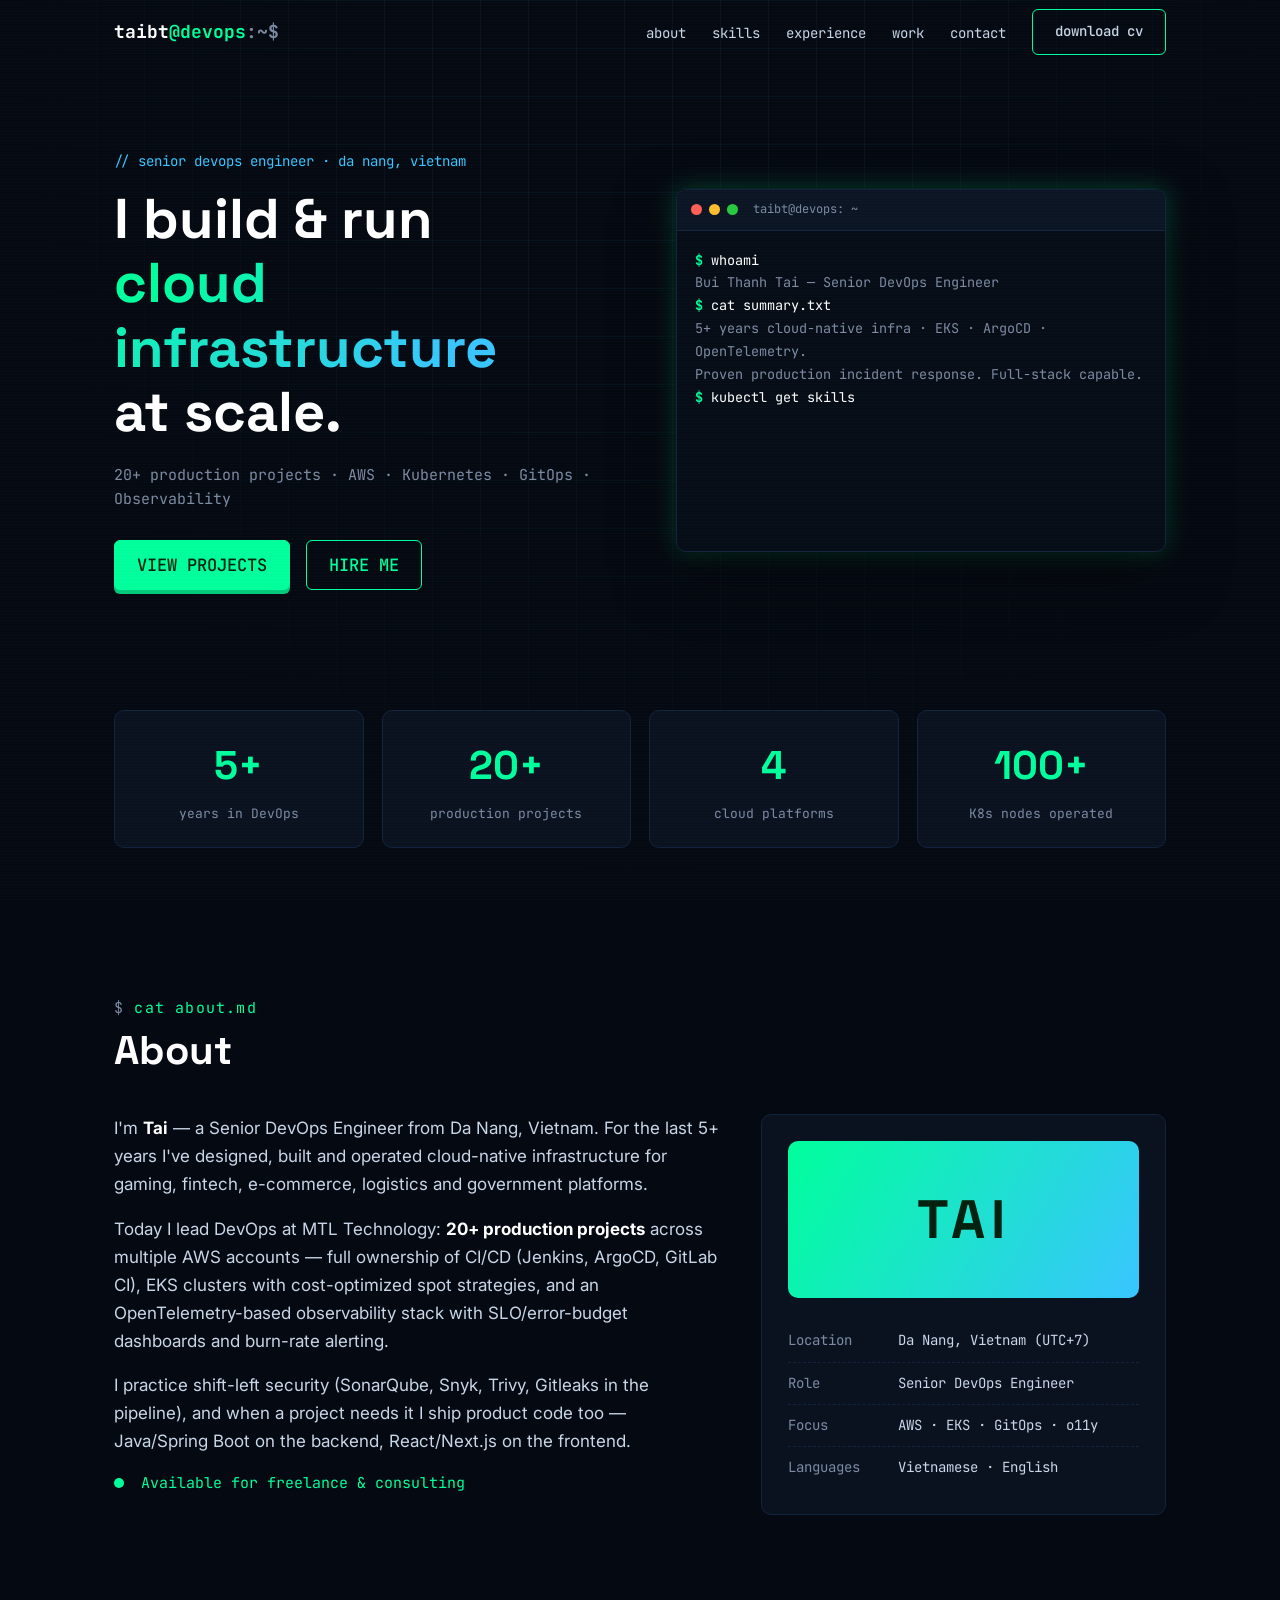
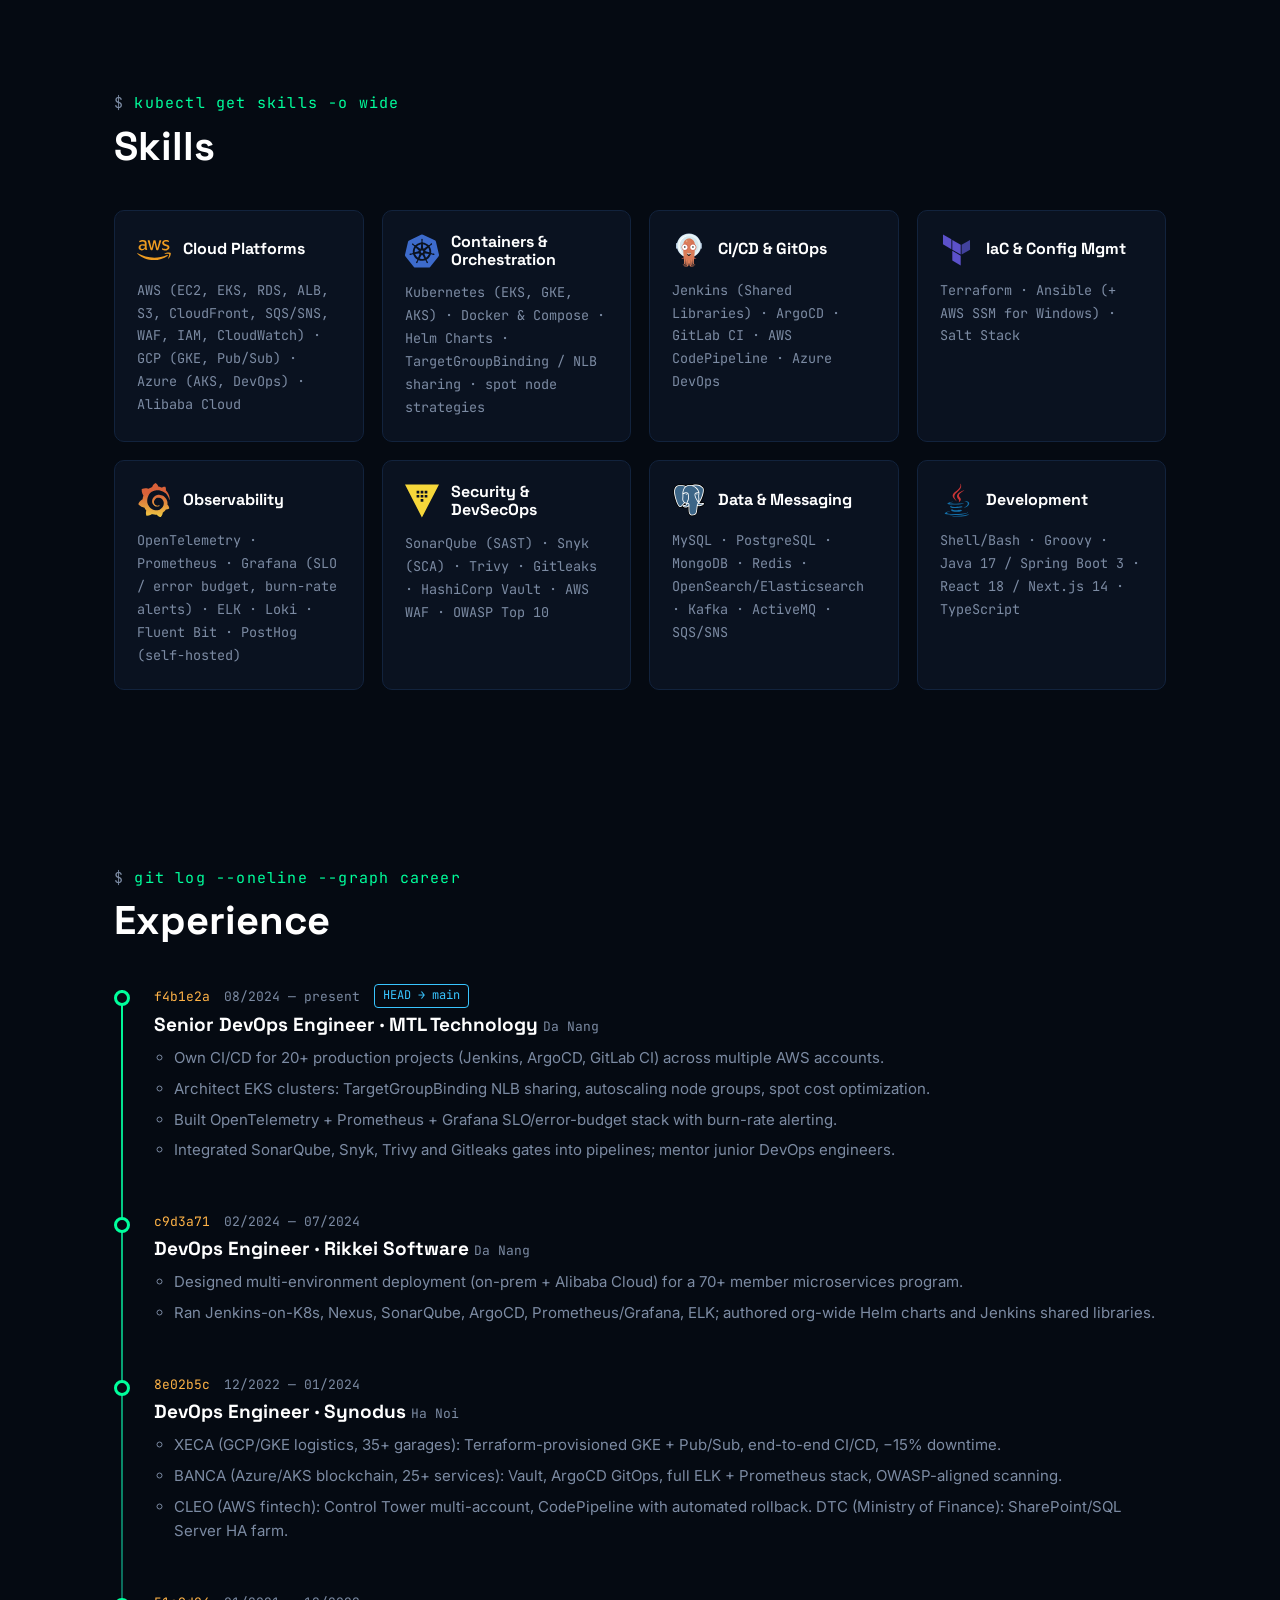
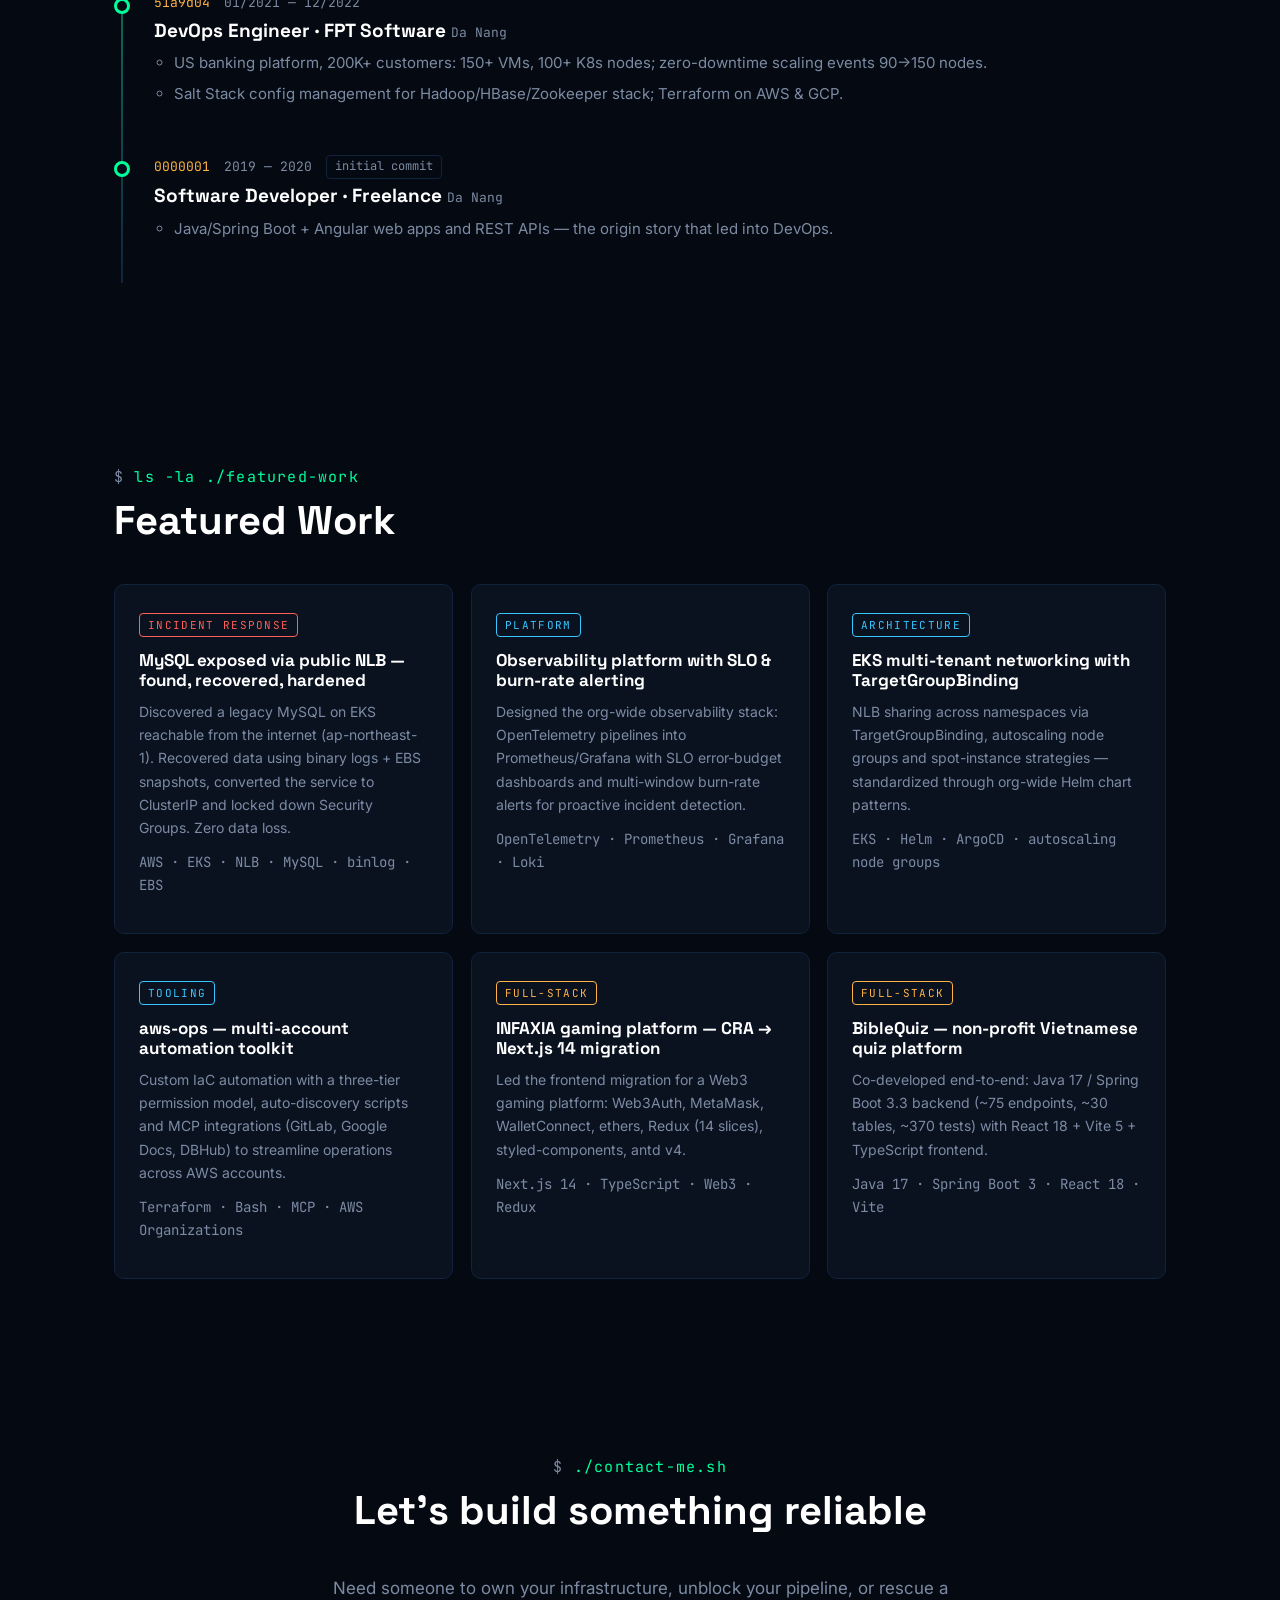
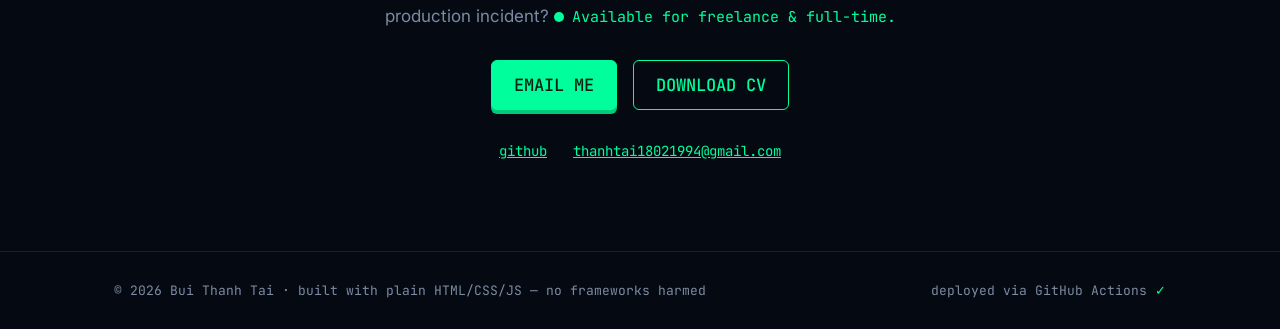
==== index.html @ 11585016 "feat: contact section and footer with pipeline badge Co-Authored-By: Claude Fable 5 <noreply@anthrop" ====
<!DOCTYPE html>
<html lang="en">
<head>
  <meta charset="utf-8">
  <meta name="viewport" content="width=device-width, initial-scale=1">
  <title>Bui Thanh Tai — Senior DevOps Engineer</title>
  <meta name="description" content="Senior DevOps Engineer — 5+ years building and running cloud-native infrastructure on AWS, Kubernetes, GitOps and observability. Available for freelance.">
  <link rel="preconnect" href="https://fonts.googleapis.com">
  <link rel="preconnect" href="https://fonts.gstatic.com" crossorigin>
  <link href="https://fonts.googleapis.com/css2?family=Inter:wght@400;500;600&family=JetBrains+Mono:wght@400;500;700&family=Space+Grotesk:wght@500;600;700&display=swap" rel="stylesheet">
  <link rel="stylesheet" href="assets/css/main.css">
</head>
<body>
  <a class="skip-link" href="#main">Skip to content</a>
  <header id="site-nav">
    <nav class="wrap nav-inner" aria-label="Main">
      <a class="brand" href="#hero">taibt<span class="brand-at">@devops</span><span class="brand-path">:~$</span></a>
      <button type="button" class="nav-burger" aria-expanded="false" aria-controls="nav-menu" aria-label="Toggle menu"><span></span><span></span><span></span></button>
      <ul id="nav-menu" class="nav-links">
        <li><a href="#about">about</a></li>
        <li><a href="#skills">skills</a></li>
        <li><a href="#experience">experience</a></li>
        <li><a href="#work">work</a></li>
        <li><a href="#contact">contact</a></li>
        <li><a class="btn btn-ghost" href="cv/BUI_THANH_TAI_CV.pdf" download>download cv</a></li>
      </ul>
    </nav>
  </header>
  <main id="main" tabindex="-1">
    <section id="hero" aria-label="Introduction">
      <div class="wrap hero-grid">
        <div class="hero-copy">
          <p class="hero-kicker">// senior devops engineer · da nang, vietnam</p>
          <h1 class="hero-title">I build &amp; run<br><span class="grad">cloud infrastructure</span><br>at scale.</h1>
          <p class="hero-sub">20+ production projects · AWS · Kubernetes · GitOps · Observability</p>
          <div class="hero-cta">
            <a class="btn btn-solid" href="#work">VIEW PROJECTS</a>
            <a class="btn btn-ghost" href="#contact">HIRE ME</a>
          </div>
        </div>
        <div class="terminal" id="hero-terminal">
          <div class="terminal-bar" aria-hidden="true">
            <span class="dot dot-r"></span><span class="dot dot-y"></span><span class="dot dot-g"></span>
            <span class="terminal-title">taibt@devops: ~</span>
          </div>
          <div class="terminal-body" id="terminal-body">
            <div class="t-line"><span class="t-prompt">$</span> <span class="t-cmd">whoami</span></div>
            <div class="t-line t-out">Bui Thanh Tai — Senior DevOps Engineer</div>
            <div class="t-line"><span class="t-prompt">$</span> <span class="t-cmd">cat summary.txt</span></div>
            <div class="t-line t-out">5+ years cloud-native infra · EKS · ArgoCD · OpenTelemetry.</div>
            <div class="t-line t-out">Proven production incident response. Full-stack capable.</div>
            <div class="t-line"><span class="t-prompt">$</span> <span class="t-cmd">kubectl get skills</span></div>
            <div class="t-line t-out t-table">NAME            AGE   STATUS</div>
            <div class="t-line t-out t-table">aws-eks         5y    <span class="t-ok">Running</span></div>
            <div class="t-line t-out t-table">gitops-argocd   4y    <span class="t-ok">Running</span></div>
            <div class="t-line t-out t-table">observability   3y    <span class="t-ok">Running</span></div>
            <div class="t-line t-out t-table">devsecops       2y    <span class="t-ok">Running</span></div>
            <div class="t-line"><span class="t-prompt">$</span> <span class="t-cursor" aria-hidden="true"></span></div>
          </div>
        </div>
      </div>
    </section>
    <section id="stats" aria-label="Key numbers">
      <div class="wrap stats-grid">
        <div class="stat" data-reveal><span class="stat-num" data-count-to="5">5</span><span class="stat-plus">+</span><span class="stat-label">years in DevOps</span></div>
        <div class="stat" data-reveal data-reveal-delay="100"><span class="stat-num" data-count-to="20">20</span><span class="stat-plus">+</span><span class="stat-label">production projects</span></div>
        <div class="stat" data-reveal data-reveal-delay="200"><span class="stat-num" data-count-to="4">4</span><span class="stat-plus"></span><span class="stat-label">cloud platforms</span></div>
        <div class="stat" data-reveal data-reveal-delay="300"><span class="stat-num" data-count-to="100">100</span><span class="stat-plus">+</span><span class="stat-label">K8s nodes operated</span></div>
      </div>
    </section>
    <section id="about" aria-label="About me">
      <div class="wrap">
        <p class="section-title">cat about.md</p>
        <h2 class="section-heading">About</h2>
        <div class="about-grid">
          <div class="about-text" data-reveal>
            <p>I'm <strong>Tai</strong> — a Senior DevOps Engineer from Da Nang, Vietnam. For the last 5+ years I've designed, built and operated cloud-native infrastructure for gaming, fintech, e-commerce, logistics and government platforms.</p>
            <p>Today I lead DevOps at MTL Technology: <strong>20+ production projects</strong> across multiple AWS accounts — full ownership of CI/CD (Jenkins, ArgoCD, GitLab CI), EKS clusters with cost-optimized spot strategies, and an OpenTelemetry-based observability stack with SLO/error-budget dashboards and burn-rate alerting.</p>
            <p>I practice shift-left security (SonarQube, Snyk, Trivy, Gitleaks in the pipeline), and when a project needs it I ship product code too — Java/Spring Boot on the backend, React/Next.js on the frontend.</p>
            <p class="about-status"><span class="pulse-dot" aria-hidden="true"></span> Available for freelance &amp; consulting</p>
          </div>
          <div class="about-card" data-reveal data-reveal-delay="150">
            <div class="monogram" aria-hidden="true">TAI</div>
            <ul class="about-facts">
              <li><span>Location</span>Da Nang, Vietnam (UTC+7)</li>
              <li><span>Role</span>Senior DevOps Engineer</li>
              <li><span>Focus</span>AWS · EKS · GitOps · o11y</li>
              <li><span>Languages</span>Vietnamese · English</li>
            </ul>
          </div>
        </div>
      </div>
    </section>
    <section id="skills" aria-label="Skills">
      <div class="wrap">
        <p class="section-title">kubectl get skills -o wide</p>
        <h2 class="section-heading">Skills</h2>
        <div class="skills-grid">
          <article class="skill-card" data-reveal>
            <header><img src="assets/img/icons/aws.svg" alt="" width="34" height="34"><h3>Cloud Platforms</h3></header>
            <p>AWS (EC2, EKS, RDS, ALB, S3, CloudFront, SQS/SNS, WAF, IAM, CloudWatch) · GCP (GKE, Pub/Sub) · Azure (AKS, DevOps) · Alibaba Cloud</p>
          </article>
          <article class="skill-card" data-reveal data-reveal-delay="60">
            <header><img src="assets/img/icons/kubernetes.svg" alt="" width="34" height="34"><h3>Containers &amp; Orchestration</h3></header>
            <p>Kubernetes (EKS, GKE, AKS) · Docker &amp; Compose · Helm Charts · TargetGroupBinding / NLB sharing · spot node strategies</p>
          </article>
          <article class="skill-card" data-reveal data-reveal-delay="120">
            <header><img src="assets/img/icons/argocd.svg" alt="" width="34" height="34"><h3>CI/CD &amp; GitOps</h3></header>
            <p>Jenkins (Shared Libraries) · ArgoCD · GitLab CI · AWS CodePipeline · Azure DevOps</p>
          </article>
          <article class="skill-card" data-reveal data-reveal-delay="180">
            <header><img src="assets/img/icons/terraform.svg" alt="" width="34" height="34"><h3>IaC &amp; Config Mgmt</h3></header>
            <p>Terraform · Ansible (+ AWS SSM for Windows) · Salt Stack</p>
          </article>
          <article class="skill-card" data-reveal>
            <header><img src="assets/img/icons/grafana.svg" alt="" width="34" height="34"><h3>Observability</h3></header>
            <p>OpenTelemetry · Prometheus · Grafana (SLO / error budget, burn-rate alerts) · ELK · Loki · Fluent Bit · PostHog (self-hosted)</p>
          </article>
          <article class="skill-card" data-reveal data-reveal-delay="60">
            <header><img src="assets/img/icons/vault.svg" alt="" width="34" height="34"><h3>Security &amp; DevSecOps</h3></header>
            <p>SonarQube (SAST) · Snyk (SCA) · Trivy · Gitleaks · HashiCorp Vault · AWS WAF · OWASP Top 10</p>
          </article>
          <article class="skill-card" data-reveal data-reveal-delay="120">
            <header><img src="assets/img/icons/postgresql.svg" alt="" width="34" height="34"><h3>Data &amp; Messaging</h3></header>
            <p>MySQL · PostgreSQL · MongoDB · Redis · OpenSearch/Elasticsearch · Kafka · ActiveMQ · SQS/SNS</p>
          </article>
          <article class="skill-card" data-reveal data-reveal-delay="180">
            <header><img src="assets/img/icons/java.svg" alt="" width="34" height="34"><h3>Development</h3></header>
            <p>Shell/Bash · Groovy · Java 17 / Spring Boot 3 · React 18 / Next.js 14 · TypeScript</p>
          </article>
        </div>
      </div>
    </section>
    <section id="experience" aria-label="Experience">
      <div class="wrap">
        <p class="section-title">git log --oneline --graph career</p>
        <h2 class="section-heading">Experience</h2>
        <ol class="timeline">
          <li class="commit" data-reveal>
            <div class="commit-meta"><span class="hash">f4b1e2a</span><span class="commit-date">08/2024 — present</span><span class="tag">HEAD → main</span></div>
            <h3>Senior DevOps Engineer · MTL Technology <span class="commit-loc">Da Nang</span></h3>
            <ul>
              <li>Own CI/CD for 20+ production projects (Jenkins, ArgoCD, GitLab CI) across multiple AWS accounts.</li>
              <li>Architect EKS clusters: TargetGroupBinding NLB sharing, autoscaling node groups, spot cost optimization.</li>
              <li>Built OpenTelemetry + Prometheus + Grafana SLO/error-budget stack with burn-rate alerting.</li>
              <li>Integrated SonarQube, Snyk, Trivy and Gitleaks gates into pipelines; mentor junior DevOps engineers.</li>
            </ul>
          </li>
          <li class="commit" data-reveal>
            <div class="commit-meta"><span class="hash">c9d3a71</span><span class="commit-date">02/2024 — 07/2024</span></div>
            <h3>DevOps Engineer · Rikkei Software <span class="commit-loc">Da Nang</span></h3>
            <ul>
              <li>Designed multi-environment deployment (on-prem + Alibaba Cloud) for a 70+ member microservices program.</li>
              <li>Ran Jenkins-on-K8s, Nexus, SonarQube, ArgoCD, Prometheus/Grafana, ELK; authored org-wide Helm charts and Jenkins shared libraries.</li>
            </ul>
          </li>
          <li class="commit" data-reveal>
            <div class="commit-meta"><span class="hash">8e02b5c</span><span class="commit-date">12/2022 — 01/2024</span></div>
            <h3>DevOps Engineer · Synodus <span class="commit-loc">Ha Noi</span></h3>
            <ul>
              <li>XECA (GCP/GKE logistics, 35+ garages): Terraform-provisioned GKE + Pub/Sub, end-to-end CI/CD, −15% downtime.</li>
              <li>BANCA (Azure/AKS blockchain, 25+ services): Vault, ArgoCD GitOps, full ELK + Prometheus stack, OWASP-aligned scanning.</li>
              <li>CLEO (AWS fintech): Control Tower multi-account, CodePipeline with automated rollback. DTC (Ministry of Finance): SharePoint/SQL Server HA farm.</li>
            </ul>
          </li>
          <li class="commit" data-reveal>
            <div class="commit-meta"><span class="hash">51a9d04</span><span class="commit-date">01/2021 — 12/2022</span></div>
            <h3>DevOps Engineer · FPT Software <span class="commit-loc">Da Nang</span></h3>
            <ul>
              <li>US banking platform, 200K+ customers: 150+ VMs, 100+ K8s nodes; zero-downtime scaling events 90→150 nodes.</li>
              <li>Salt Stack config management for Hadoop/HBase/Zookeeper stack; Terraform on AWS &amp; GCP.</li>
            </ul>
          </li>
          <li class="commit" data-reveal>
            <div class="commit-meta"><span class="hash">0000001</span><span class="commit-date">2019 — 2020</span><span class="tag tag-init">initial commit</span></div>
            <h3>Software Developer · Freelance <span class="commit-loc">Da Nang</span></h3>
            <ul>
              <li>Java/Spring Boot + Angular web apps and REST APIs — the origin story that led into DevOps.</li>
            </ul>
          </li>
        </ol>
      </div>
    </section>
    <section id="work" aria-label="Featured work">
      <div class="wrap">
        <p class="section-title">ls -la ./featured-work</p>
        <h2 class="section-heading">Featured Work</h2>
        <div class="work-grid">
          <article class="work-card" data-reveal>
            <span class="work-type work-type-incident">INCIDENT RESPONSE</span>
            <h3>MySQL exposed via public NLB — found, recovered, hardened</h3>
            <p>Discovered a legacy MySQL on EKS reachable from the internet (ap-northeast-1). Recovered data using binary logs + EBS snapshots, converted the service to ClusterIP and locked down Security Groups. Zero data loss.</p>
            <p class="work-stack">AWS · EKS · NLB · MySQL · binlog · EBS</p>
          </article>
          <article class="work-card" data-reveal data-reveal-delay="80">
            <span class="work-type">PLATFORM</span>
            <h3>Observability platform with SLO &amp; burn-rate alerting</h3>
            <p>Designed the org-wide observability stack: OpenTelemetry pipelines into Prometheus/Grafana with SLO error-budget dashboards and multi-window burn-rate alerts for proactive incident detection.</p>
            <p class="work-stack">OpenTelemetry · Prometheus · Grafana · Loki</p>
          </article>
          <article class="work-card" data-reveal data-reveal-delay="160">
            <span class="work-type">ARCHITECTURE</span>
            <h3>EKS multi-tenant networking with TargetGroupBinding</h3>
            <p>NLB sharing across namespaces via TargetGroupBinding, autoscaling node groups and spot-instance strategies — standardized through org-wide Helm chart patterns.</p>
            <p class="work-stack">EKS · Helm · ArgoCD · autoscaling node groups</p>
          </article>
          <article class="work-card" data-reveal>
            <span class="work-type">TOOLING</span>
            <h3>aws-ops — multi-account automation toolkit</h3>
            <p>Custom IaC automation with a three-tier permission model, auto-discovery scripts and MCP integrations (GitLab, Google Docs, DBHub) to streamline operations across AWS accounts.</p>
            <p class="work-stack">Terraform · Bash · MCP · AWS Organizations</p>
          </article>
          <article class="work-card" data-reveal data-reveal-delay="80">
            <span class="work-type work-type-dev">FULL-STACK</span>
            <h3>INFAXIA gaming platform — CRA → Next.js 14 migration</h3>
            <p>Led the frontend migration for a Web3 gaming platform: Web3Auth, MetaMask, WalletConnect, ethers, Redux (14 slices), styled-components, antd v4.</p>
            <p class="work-stack">Next.js 14 · TypeScript · Web3 · Redux</p>
          </article>
          <article class="work-card" data-reveal data-reveal-delay="160">
            <span class="work-type work-type-dev">FULL-STACK</span>
            <h3>BibleQuiz — non-profit Vietnamese quiz platform</h3>
            <p>Co-developed end-to-end: Java 17 / Spring Boot 3.3 backend (~75 endpoints, ~30 tables, ~370 tests) with React 18 + Vite 5 + TypeScript frontend.</p>
            <p class="work-stack">Java 17 · Spring Boot 3 · React 18 · Vite</p>
          </article>
        </div>
      </div>
    </section>
    <section id="contact" aria-label="Contact">
      <div class="wrap contact-wrap">
        <p class="section-title">./contact-me.sh</p>
        <h2 class="section-heading">Let's build something reliable</h2>
        <p class="contact-lede" data-reveal>Need someone to own your infrastructure, unblock your pipeline, or rescue a production incident? <span class="nowrap"><span class="pulse-dot" aria-hidden="true"></span>Available for freelance &amp; full-time.</span></p>
        <div class="contact-cta" data-reveal data-reveal-delay="120">
          <a class="btn btn-solid" href="mailto:thanhtai18021994@gmail.com">EMAIL ME</a>
          <a class="btn btn-ghost" href="cv/BUI_THANH_TAI_CV.pdf" download>DOWNLOAD CV</a>
        </div>
        <ul class="contact-links" data-reveal data-reveal-delay="240">
          <li><a href="https://github.com/taibt-devops" rel="me noopener" target="_blank">github</a></li>
          <li><a href="mailto:thanhtai18021994@gmail.com">thanhtai18021994@gmail.com</a></li>
        </ul>
      </div>
    </section>
  </main>
  <footer id="site-footer">
    <div class="wrap footer-inner">
      <p class="footer-line">© 2026 Bui Thanh Tai · built with plain HTML/CSS/JS — no frameworks harmed</p>
      <p class="footer-line"><a href="https://github.com/taibt-devops/portfolio/actions" rel="noopener" target="_blank">deployed via GitHub Actions <span class="t-ok">✓</span></a></p>
    </div>
  </footer>
  <script src="assets/js/terminal.js" defer></script>
  <script src="assets/js/reveal.js" defer></script>
  <script src="assets/js/main.js" defer></script>
</body>
</html>
---- assets/css/main.css ----
/* ============ Design tokens ============ */
:root {
  --bg: #050a12;
  --bg-raise: #0a1220;
  --bg-terminal: #070d17;
  --line: #12233d;
  --text: #c9d6e8;
  --text-dim: #7c8ba3;
  --accent: #00ff9c;
  --accent-dim: #00c97b;
  --cyan: #39c5ff;
  --amber: #ffb347;
  --danger: #ff5f56;
  --mono: "JetBrains Mono", ui-monospace, Consolas, monospace;
  --head: "Space Grotesk", system-ui, sans-serif;
  --body: "Inter", system-ui, sans-serif;
  --radius: 10px;
  --maxw: 1100px;
  --glow: 0 0 24px rgba(0, 255, 156, 0.25);
}

/* ============ Reset & base ============ */
*, *::before, *::after { box-sizing: border-box; }
* { margin: 0; }
html { scroll-behavior: smooth; }
body {
  background: var(--bg);
  color: var(--text);
  font-family: var(--body);
  font-size: 17px;
  line-height: 1.65;
  -webkit-font-smoothing: antialiased;
}
img, svg { max-width: 100%; display: block; }
a { color: var(--accent); }
a:hover { color: var(--cyan); }
:focus-visible { outline: 2px solid var(--accent); outline-offset: 3px; border-radius: 2px; }
h1, h2, h3, h4 { font-family: var(--head); line-height: 1.15; color: #fff; }

.skip-link {
  position: absolute; left: -9999px; top: 0; z-index: 100;
  background: var(--accent); color: #04220f; padding: 8px 16px; font-family: var(--mono);
}
.skip-link:focus { left: 8px; }
main:focus { outline: none; }

/* z-index scale: grid -1 · content 0 · scanline 2 · nav 50 · skip-link 100 */
/* Blueprint grid + scanline backdrop */
body::before {
  content: ""; position: fixed; inset: 0; z-index: -1; pointer-events: none;
  background-image:
    linear-gradient(rgba(57, 197, 255, 0.05) 1px, transparent 1px),
    linear-gradient(90deg, rgba(57, 197, 255, 0.05) 1px, transparent 1px);
  background-size: 48px 48px;
  -webkit-mask-image: radial-gradient(ellipse at 50% 0%, #000 30%, transparent 75%);
  mask-image: radial-gradient(ellipse at 50% 0%, #000 30%, transparent 75%);
}
body::after {
  content: ""; position: fixed; inset: 0; z-index: 2; pointer-events: none;
  background: repeating-linear-gradient(0deg, rgba(255,255,255,0.015) 0 1px, transparent 1px 3px);
}

/* Layout helpers */
.wrap { max-width: var(--maxw); margin: 0 auto; padding: 0 24px; }
section { padding: 88px 0; }
.section-title {
  font-family: var(--mono); font-size: 15px; color: var(--accent);
  letter-spacing: 0.08em; margin-bottom: 8px;
}
.section-title::before { content: "$ "; color: var(--text-dim); }
.section-heading { font-size: clamp(28px, 4vw, 40px); margin-bottom: 40px; }

@media (prefers-reduced-motion: reduce) {
  html { scroll-behavior: auto; }
}

/* ============ Nav ============ */
#site-nav {
  position: fixed; top: 0; left: 0; right: 0; z-index: 50;
  transition: background 0.3s, box-shadow 0.3s;
}
#site-nav.scrolled {
  background: rgba(5, 10, 18, 0.82);
  -webkit-backdrop-filter: blur(10px);
  backdrop-filter: blur(10px);
  box-shadow: 0 1px 0 var(--line);
}
.nav-inner { display: flex; align-items: center; justify-content: space-between; height: 64px; }
.brand { font-family: var(--mono); font-weight: 700; font-size: 18px; text-decoration: none; color: #fff; }
.brand-at { color: var(--accent); }
.brand-path { color: var(--text-dim); }
.nav-links { display: flex; gap: 26px; list-style: none; padding: 0; align-items: center; }
.nav-links a { font-family: var(--mono); font-size: 14px; text-decoration: none; color: var(--text); }
.nav-links a:hover { color: var(--accent); }
.nav-burger { display: none; }

/* Buttons */
.btn {
  display: inline-block; font-family: var(--mono); font-weight: 500; text-decoration: none;
  padding: 10px 22px; border-radius: 6px; border: 1px solid var(--accent);
}
.btn-solid { background: var(--accent); color: #04220f; box-shadow: 0 4px 0 0 var(--accent-dim); }
.btn-solid:hover { transform: translateY(2px); box-shadow: 0 2px 0 0 var(--accent-dim); color: #04220f; }
.btn-ghost { color: var(--accent); background: transparent; }
.btn-ghost:hover { background: rgba(0, 255, 156, 0.08); color: var(--accent); }

/* Mobile nav */
@media (max-width: 760px) {
  .nav-burger { display: flex; flex-direction: column; gap: 5px; cursor: pointer; padding: 8px; background: none; border: 0; }
  .nav-burger span { width: 22px; height: 2px; background: var(--accent); }
  .nav-links {
    display: none; position: absolute; top: 64px; left: 0; right: 0;
    flex-direction: column; background: rgba(5, 10, 18, 0.97); padding: 20px; gap: 18px;
    border-bottom: 1px solid var(--line);
  }
  .nav-links.open { display: flex; }
}

section { scroll-margin-top: 80px; }

/* ============ Hero ============ */
#hero { padding: 150px 0 90px; }
.hero-grid { display: grid; grid-template-columns: 1.05fr 1fr; gap: 48px; align-items: center; }
.hero-kicker { font-family: var(--mono); color: var(--cyan); font-size: 14px; margin-bottom: 14px; }
.hero-title { font-size: clamp(34px, 5vw, 56px); margin-bottom: 18px; }
.grad { color: var(--accent); }
@supports ((background-clip: text) or (-webkit-background-clip: text)) {
  .grad {
    background: linear-gradient(120deg, var(--accent) 10%, var(--cyan) 90%);
    -webkit-background-clip: text; background-clip: text;
    -webkit-text-fill-color: transparent; color: transparent;
  }
}
.hero-sub { color: var(--text-dim); font-family: var(--mono); font-size: 15px; margin-bottom: 28px; }
.hero-cta { display: flex; gap: 16px; flex-wrap: wrap; }

/* Terminal window */
.terminal {
  background: var(--bg-terminal); border: 1px solid var(--line); border-radius: var(--radius);
  box-shadow: 0 20px 60px rgba(0, 0, 0, 0.55), var(--glow);
  overflow: hidden; font-family: var(--mono); font-size: 13.5px;
}
.terminal-bar {
  display: flex; align-items: center; gap: 7px; padding: 10px 14px;
  background: #0b1524; border-bottom: 1px solid var(--line);
}
.dot { width: 11px; height: 11px; border-radius: 50%; }
.dot-r { background: var(--danger); } .dot-y { background: #ffbd2e; } .dot-g { background: #27c93f; }
.terminal-title { margin-left: 8px; color: var(--text-dim); font-size: 12px; }
.terminal-body { padding: 18px 18px 22px; min-height: 320px; }
.t-line { white-space: pre-wrap; line-height: 1.7; }
.t-prompt { color: var(--accent); font-weight: 700; }
.t-cmd { color: #fff; }
.t-out { color: var(--text-dim); }
.t-table { color: var(--text); }
.t-ok { color: var(--accent); }
.t-cursor {
  display: inline-block; width: 9px; height: 17px; vertical-align: -3px;
  background: var(--accent); animation: blink 1s steps(1) infinite;
}
@keyframes blink { 50% { opacity: 0; } }

@media (max-width: 900px) {
  .hero-grid { grid-template-columns: 1fr; }
  #hero { padding-top: 120px; }
}

@media (prefers-reduced-motion: reduce) {
  .t-cursor { animation: none; }
}

/* ============ Stats ============ */
#stats { padding: 30px 0 60px; }
.stats-grid { display: grid; grid-template-columns: repeat(4, 1fr); gap: 18px; }
.stat {
  background: var(--bg-raise); border: 1px solid var(--line); border-radius: var(--radius);
  padding: 22px 20px; text-align: center;
}
.stat-num, .stat-plus { font-family: var(--head); font-size: 40px; font-weight: 700; color: var(--accent); }
.stat-label { display: block; font-family: var(--mono); font-size: 13px; color: var(--text-dim); margin-top: 4px; }
@media (max-width: 760px) { .stats-grid { grid-template-columns: repeat(2, 1fr); } }

/* ============ Reveal (JS adds .is-hidden up-front, then .revealed) ============ */
.is-hidden { opacity: 0; transform: translateY(26px); }
.revealed { opacity: 1; transform: none; transition: opacity 0.6s ease, transform 0.6s ease; }

/* ============ About ============ */
.about-grid { display: grid; grid-template-columns: 1.5fr 1fr; gap: 40px; align-items: start; }
.about-text p { margin-bottom: 16px; }
.about-text strong { color: #fff; }
.about-status { font-family: var(--mono); color: var(--accent); font-size: 15px; }
.pulse-dot {
  display: inline-block; width: 10px; height: 10px; border-radius: 50%;
  background: var(--accent); margin-right: 8px;
  animation: pulse 1.6s ease-out infinite;
}
@keyframes pulse {
  0% { box-shadow: 0 0 0 0 rgba(0, 255, 156, 0.55); }
  100% { box-shadow: 0 0 0 12px rgba(0, 255, 156, 0); }
}
.about-card {
  background: var(--bg-raise); border: 1px solid var(--line); border-radius: var(--radius);
  padding: 26px;
}
.monogram {
  font-family: var(--head); font-weight: 700; font-size: 54px; text-align: center;
  color: #04220f; background: linear-gradient(120deg, var(--accent), var(--cyan));
  border-radius: var(--radius); padding: 34px 0; margin-bottom: 22px; letter-spacing: 0.1em;
}
.about-facts { list-style: none; padding: 0; font-family: var(--mono); font-size: 14px; }
.about-facts li { padding: 9px 0; border-bottom: 1px dashed var(--line); }
.about-facts li:last-child { border-bottom: 0; }
.about-facts span { display: inline-block; width: 110px; color: var(--text-dim); }
@media (max-width: 860px) { .about-grid { grid-template-columns: 1fr; } }
@media (prefers-reduced-motion: reduce) { .pulse-dot { animation: none; } }

/* ============ Skills ============ */
.skills-grid { display: grid; grid-template-columns: repeat(4, 1fr); gap: 18px; }
.skill-card {
  background: var(--bg-raise); border: 1px solid var(--line); border-radius: var(--radius);
  padding: 22px; transition: border-color 0.25s, box-shadow 0.25s, transform 0.25s;
}
.skill-card:hover { border-color: var(--accent-dim); box-shadow: var(--glow); transform: translateY(-4px); }
.skill-card header { display: flex; align-items: center; gap: 12px; margin-bottom: 12px; }
.skill-card h3 { font-size: 16px; }
.skill-card img { filter: grayscale(0.2); }
.skill-card p { font-size: 13.5px; color: var(--text-dim); font-family: var(--mono); line-height: 1.7; }
@media (max-width: 1000px) { .skills-grid { grid-template-columns: repeat(2, 1fr); } }
@media (max-width: 560px) { .skills-grid { grid-template-columns: 1fr; } }

/* ============ Experience (git log) ============ */
.timeline { list-style: none; padding: 0; position: relative; }
.timeline::before {
  content: ""; position: absolute; left: 7px; top: 6px; bottom: 6px;
  width: 2px; background: linear-gradient(var(--accent), var(--line));
}
.commit { position: relative; padding: 0 0 42px 40px; }
.commit::before {
  content: ""; position: absolute; left: 0; top: 6px; width: 16px; height: 16px;
  border-radius: 50%; background: var(--bg); border: 3px solid var(--accent);
}
.commit-meta { display: flex; gap: 14px; align-items: center; font-family: var(--mono); font-size: 13px; margin-bottom: 6px; flex-wrap: wrap; }
.hash { color: var(--amber); }
.commit-date { color: var(--text-dim); }
.tag { color: var(--cyan); border: 1px solid var(--cyan); border-radius: 4px; padding: 1px 8px; font-size: 12px; }
.tag-init { color: var(--text-dim); border-color: var(--line); }
.commit h3 { font-size: 19px; margin-bottom: 10px; }
.commit-loc { font-family: var(--mono); font-size: 13px; color: var(--text-dim); font-weight: 400; }
.commit ul { padding-left: 20px; color: var(--text-dim); }
.commit ul li { margin-bottom: 6px; font-size: 15px; }

/* ============ Featured work ============ */
.work-grid { display: grid; grid-template-columns: repeat(3, 1fr); gap: 18px; perspective: 1200px; }
.work-card {
  background: var(--bg-raise); border: 1px solid var(--line); border-radius: var(--radius);
  padding: 24px; transition: border-color 0.25s, box-shadow 0.25s;
  transform-style: preserve-3d; will-change: transform;
}
.work-card:hover { border-color: var(--accent-dim); box-shadow: var(--glow); }
.work-type {
  font-family: var(--mono); font-size: 11px; letter-spacing: 0.12em;
  color: var(--cyan); border: 1px solid var(--cyan); border-radius: 4px; padding: 2px 8px;
  display: inline-block; margin-bottom: 14px;
}
.work-type-incident { color: var(--danger); border-color: var(--danger); }
.work-type-dev { color: var(--amber); border-color: var(--amber); }
.work-card h3 { font-size: 17px; margin-bottom: 10px; }
.work-card p { font-size: 14px; color: var(--text-dim); margin-bottom: 12px; }
.work-stack { font-family: var(--mono); font-size: 12.5px; color: var(--accent-dim); }
@media (max-width: 1000px) { .work-grid { grid-template-columns: repeat(2, 1fr); } }
@media (max-width: 620px) { .work-grid { grid-template-columns: 1fr; } }

/* ============ Contact & footer ============ */
.contact-wrap { text-align: center; }
.contact-wrap .section-title { text-align: center; }
.contact-lede { max-width: 640px; margin: 0 auto 30px; color: var(--text-dim); }
.nowrap { white-space: nowrap; color: var(--accent); font-family: var(--mono); font-size: 15px; }
.contact-cta { display: flex; gap: 16px; justify-content: center; margin-bottom: 30px; flex-wrap: wrap; }
.contact-links { list-style: none; padding: 0; display: flex; gap: 26px; justify-content: center; font-family: var(--mono); font-size: 14px; flex-wrap: wrap; }
#site-footer { border-top: 1px solid var(--line); padding: 28px 0; }
.footer-inner { display: flex; justify-content: space-between; gap: 12px; flex-wrap: wrap; }
.footer-line { font-family: var(--mono); font-size: 13px; color: var(--text-dim); }
.footer-line a { color: var(--text-dim); text-decoration: none; }
.footer-line a:hover { color: var(--accent); }
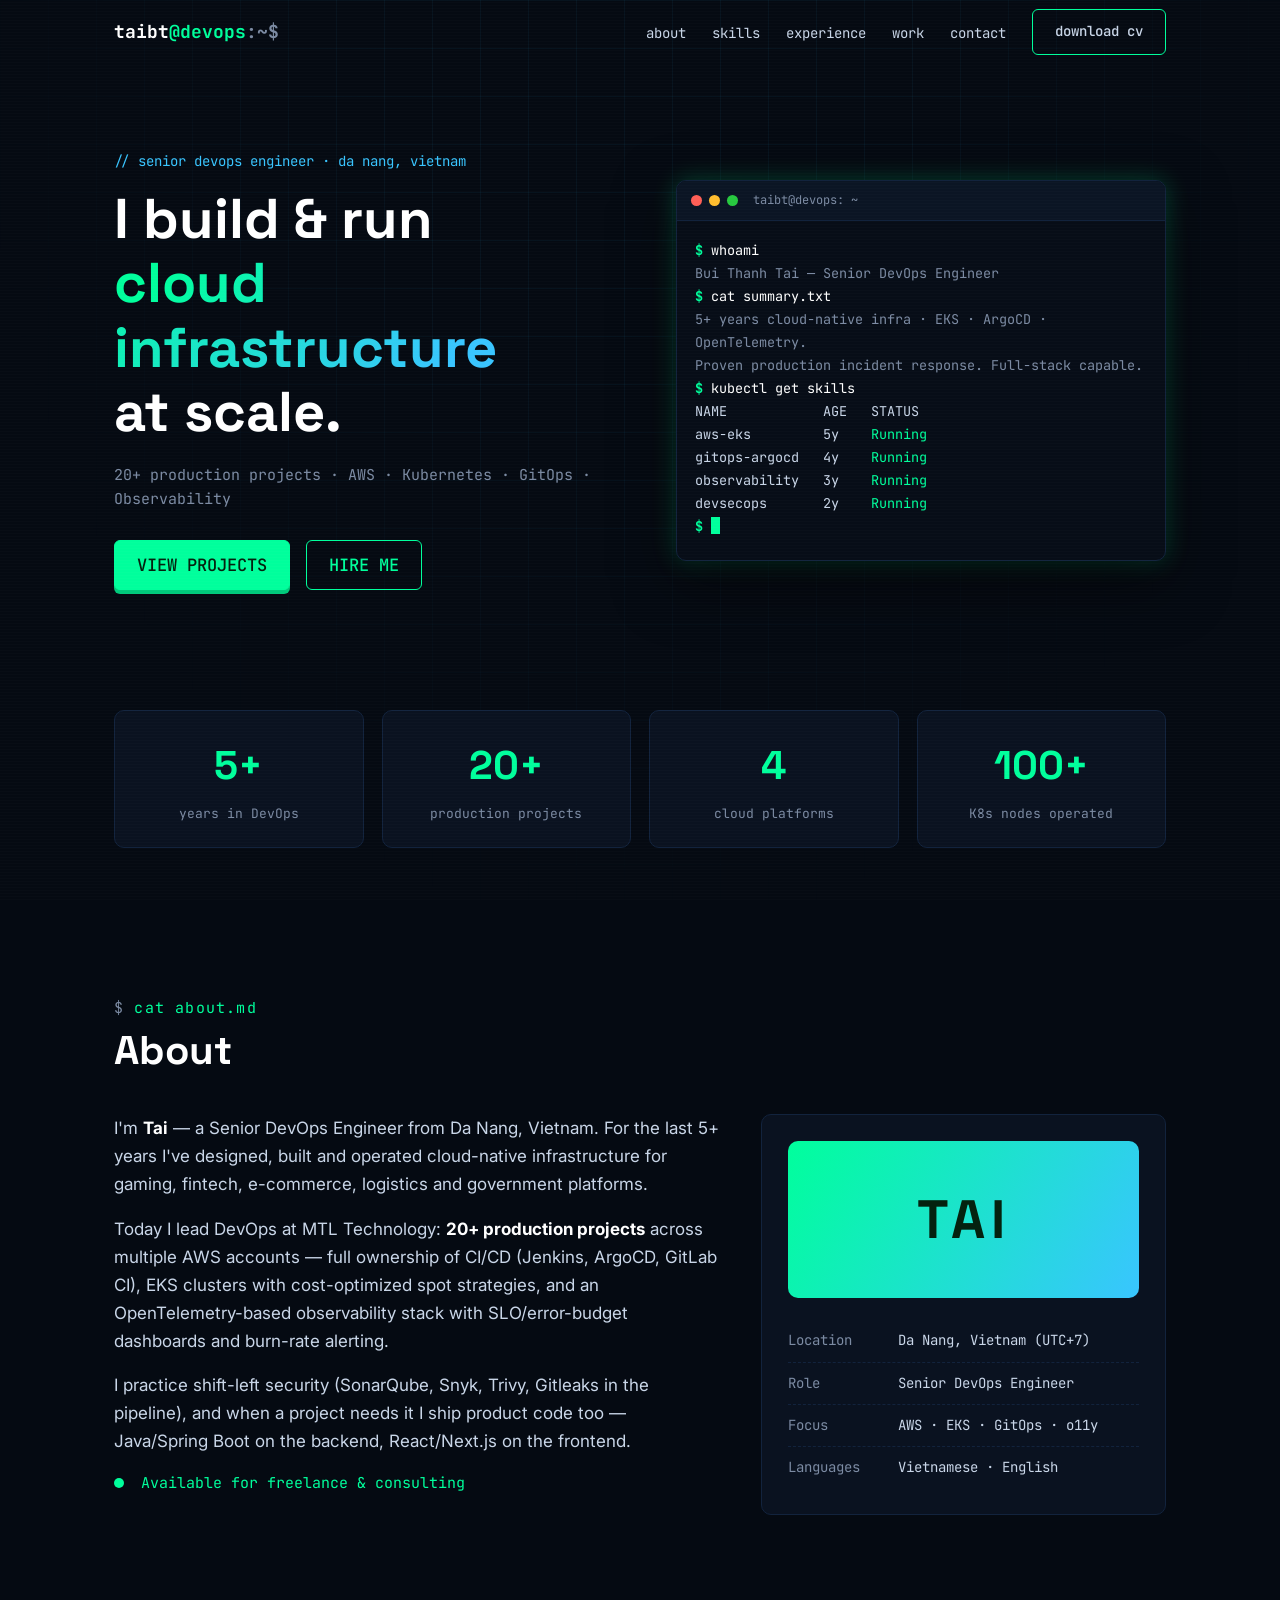
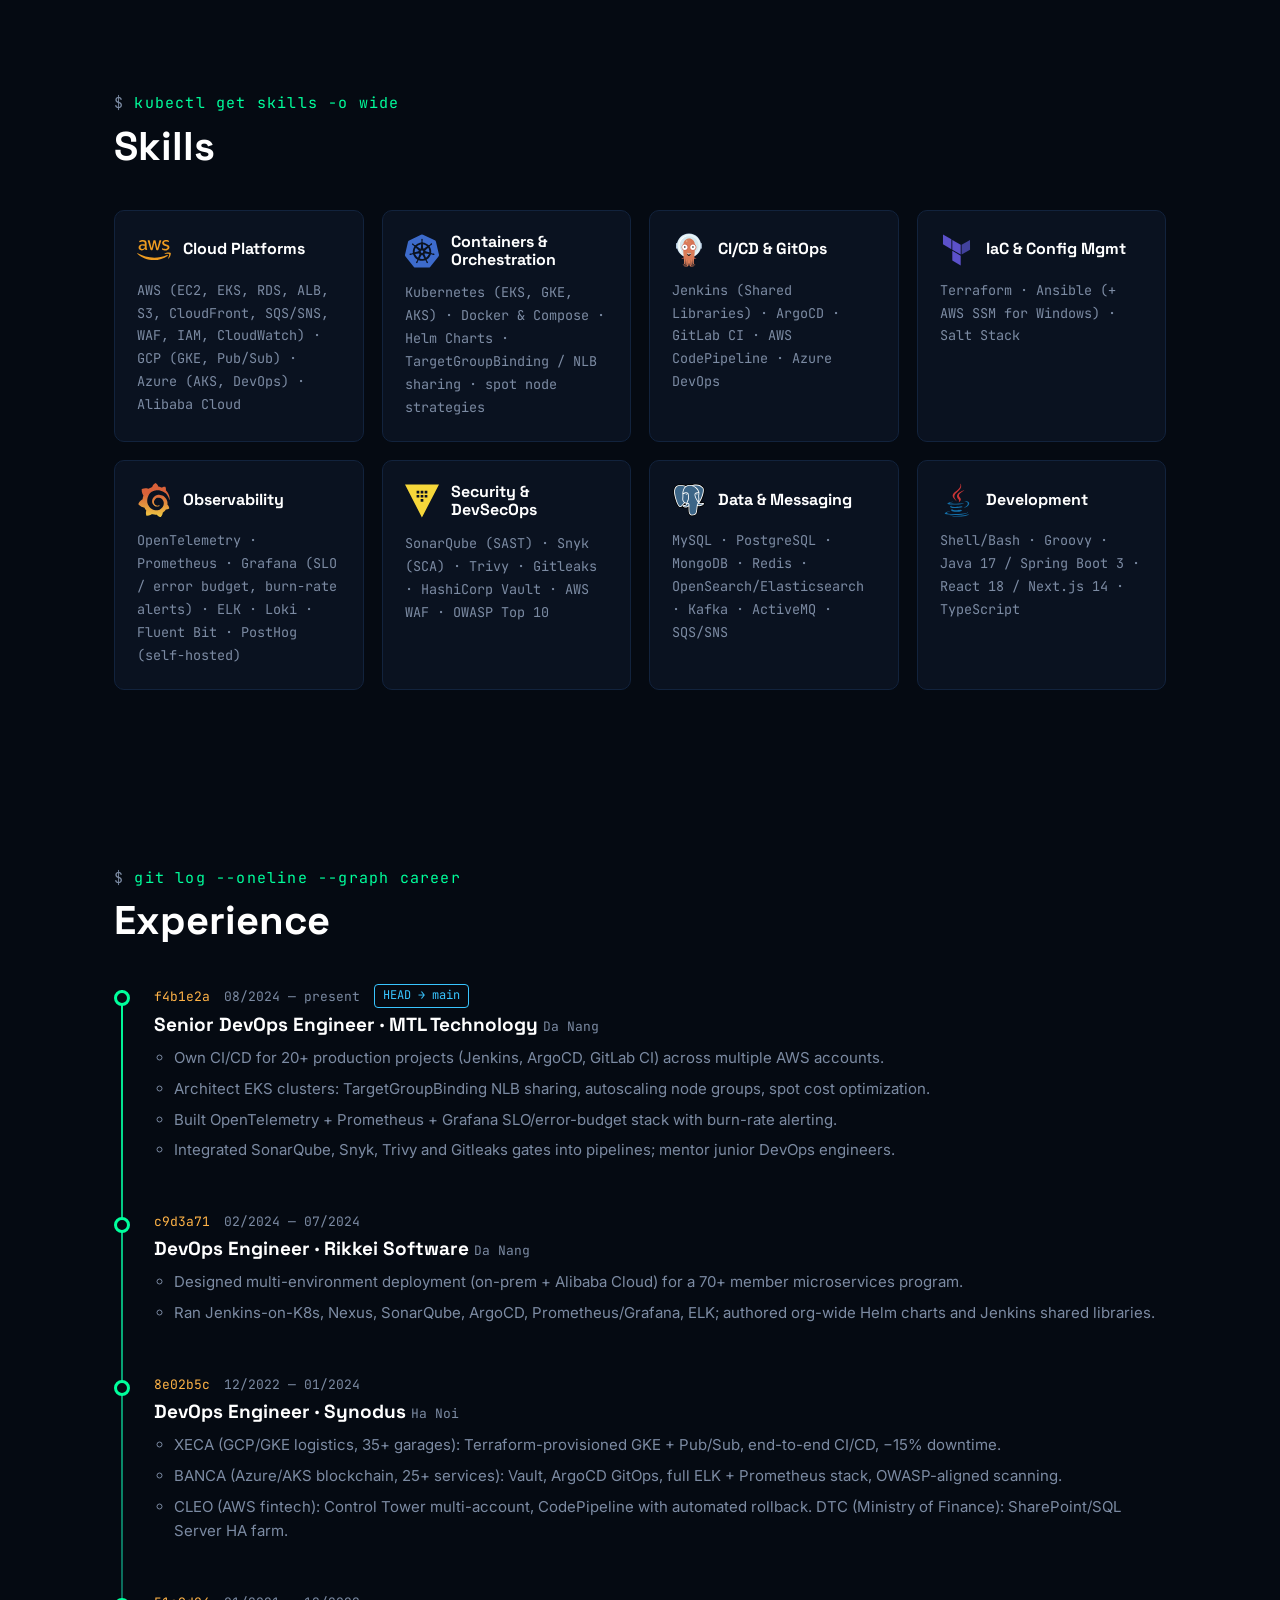
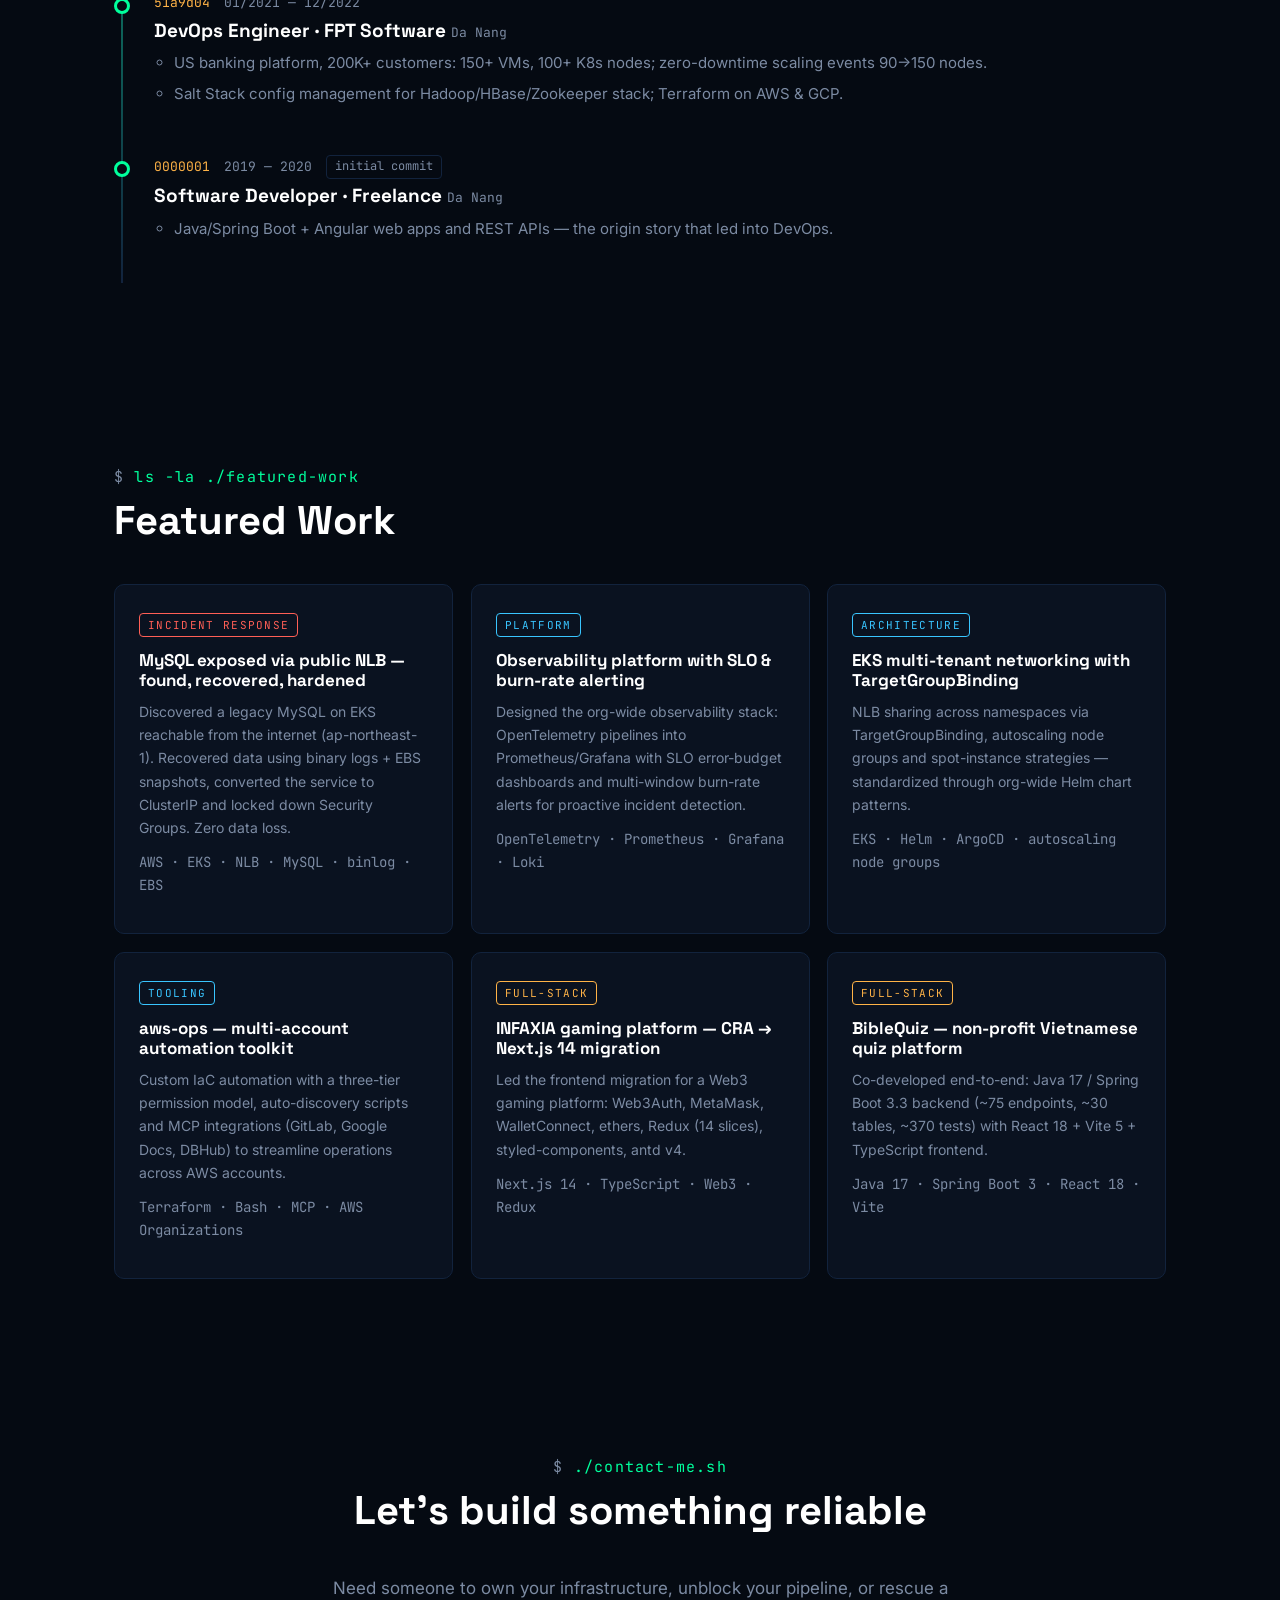
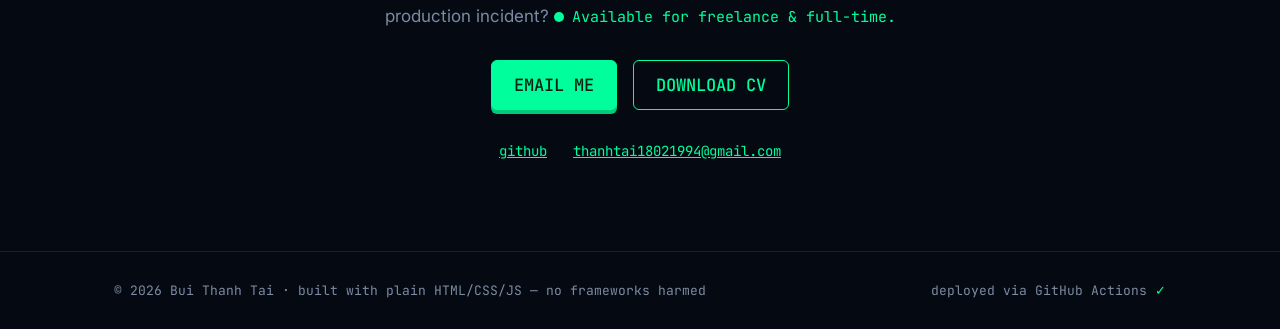
==== commit 807175a4: "feat: CV download, favicon, OG image, sitemap and SEO meta Co-Authored-By: Claude Fable 5 <noreply@a" ====
--- a/index.html
+++ b/index.html
@@ -5,6 +5,14 @@
   <meta name="viewport" content="width=device-width, initial-scale=1">
   <title>Bui Thanh Tai — Senior DevOps Engineer</title>
   <meta name="description" content="Senior DevOps Engineer — 5+ years building and running cloud-native infrastructure on AWS, Kubernetes, GitOps and observability. Available for freelance.">
+  <link rel="icon" type="image/svg+xml" href="assets/img/favicon.svg">
+  <link rel="canonical" href="https://taibt-devops.github.io/portfolio/">
+  <meta property="og:type" content="website">
+  <meta property="og:title" content="Bui Thanh Tai — Senior DevOps Engineer">
+  <meta property="og:description" content="5+ years building and running cloud-native infrastructure. AWS · Kubernetes · GitOps · Observability. Available for freelance.">
+  <meta property="og:image" content="https://taibt-devops.github.io/portfolio/assets/img/og-image.png">
+  <meta property="og:url" content="https://taibt-devops.github.io/portfolio/">
+  <meta name="twitter:card" content="summary_large_image">
   <link rel="preconnect" href="https://fonts.googleapis.com">
   <link rel="preconnect" href="https://fonts.gstatic.com" crossorigin>
   <link href="https://fonts.googleapis.com/css2?family=Inter:wght@400;500;600&family=JetBrains+Mono:wght@400;500;700&family=Space+Grotesk:wght@500;600;700&display=swap" rel="stylesheet">
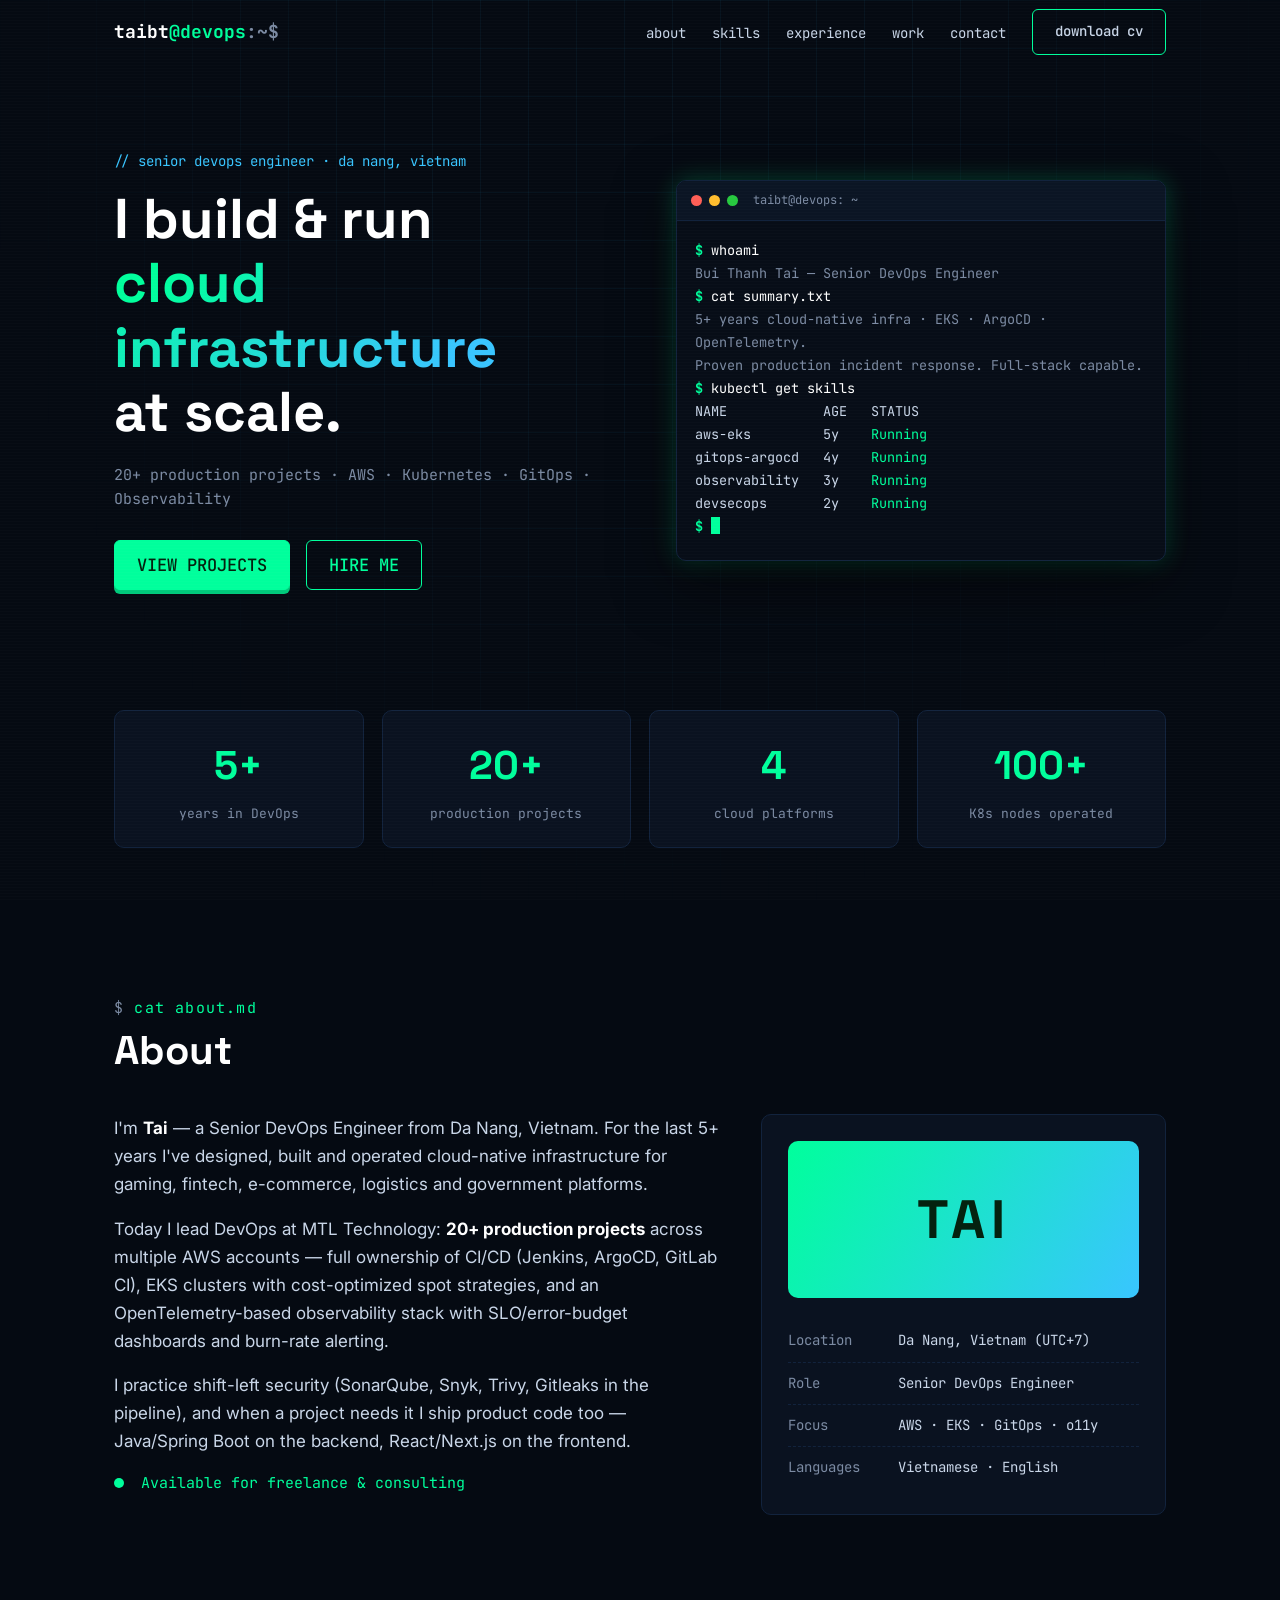
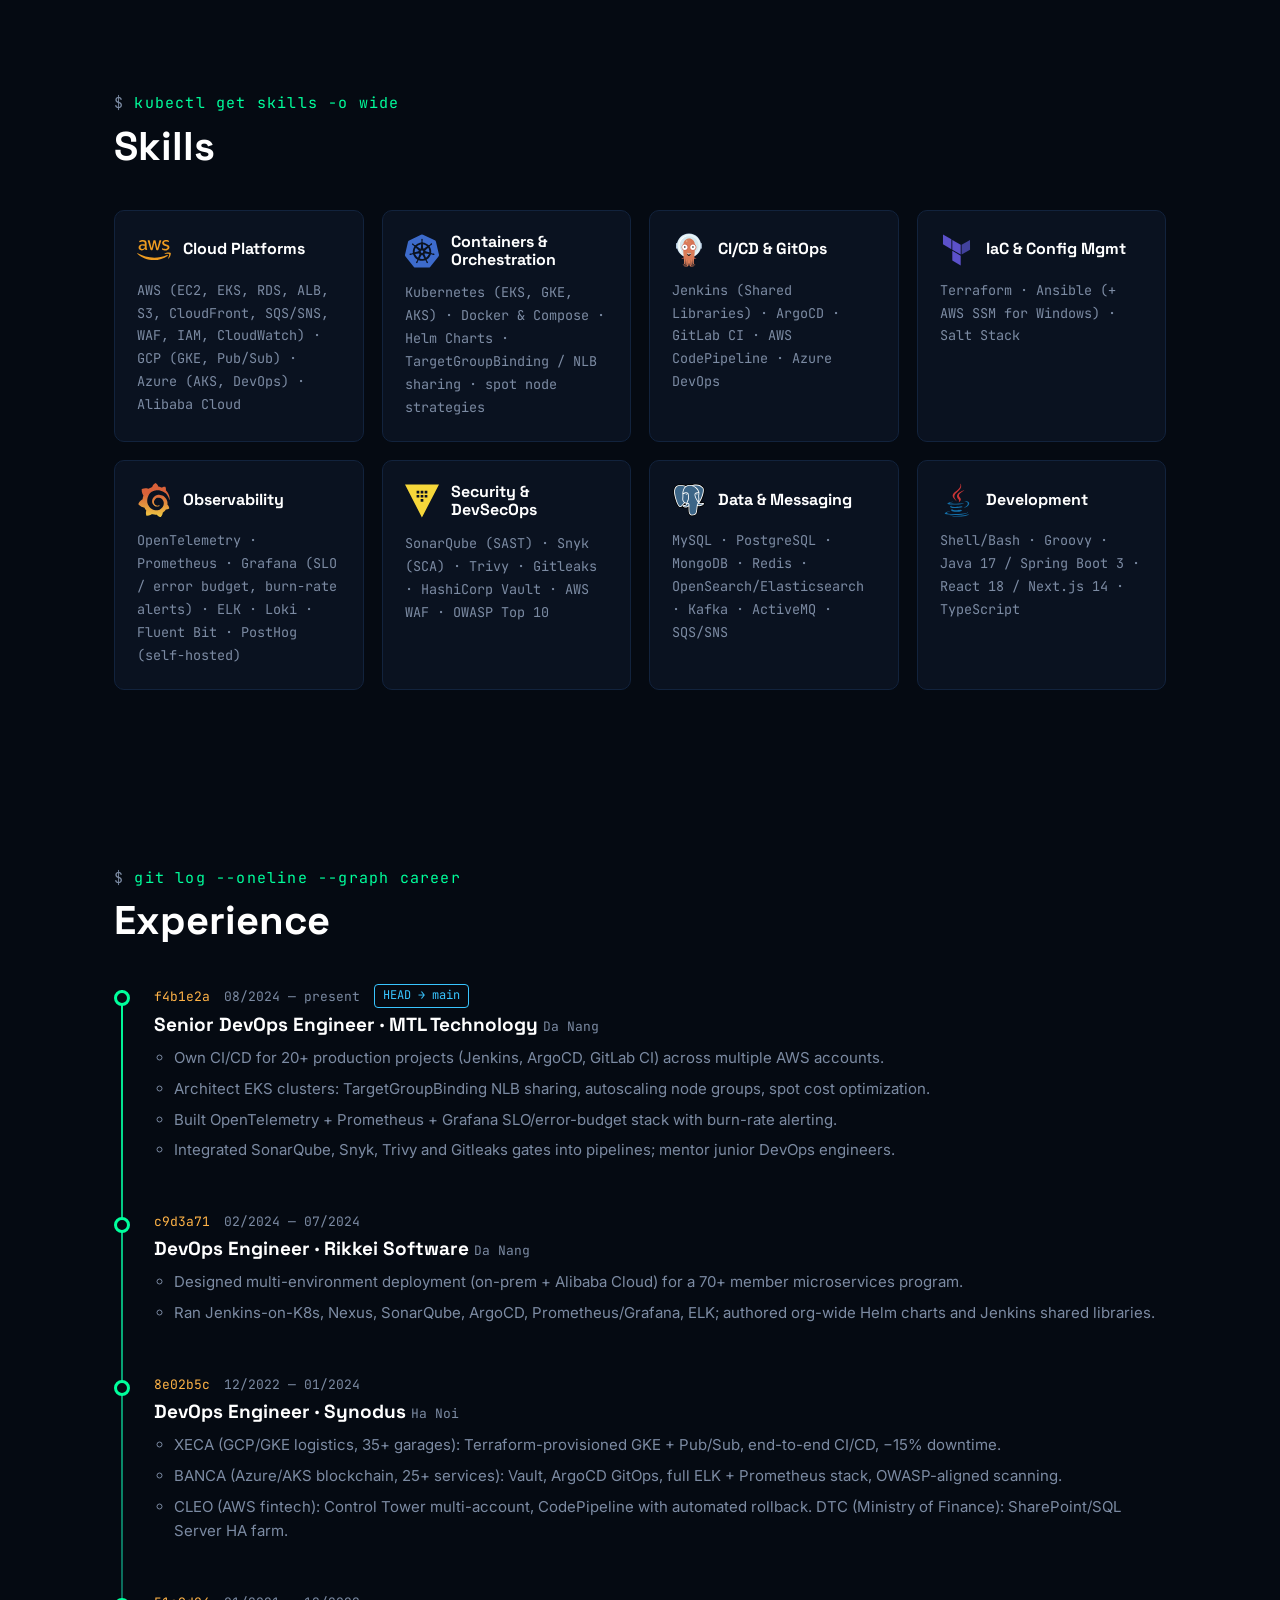
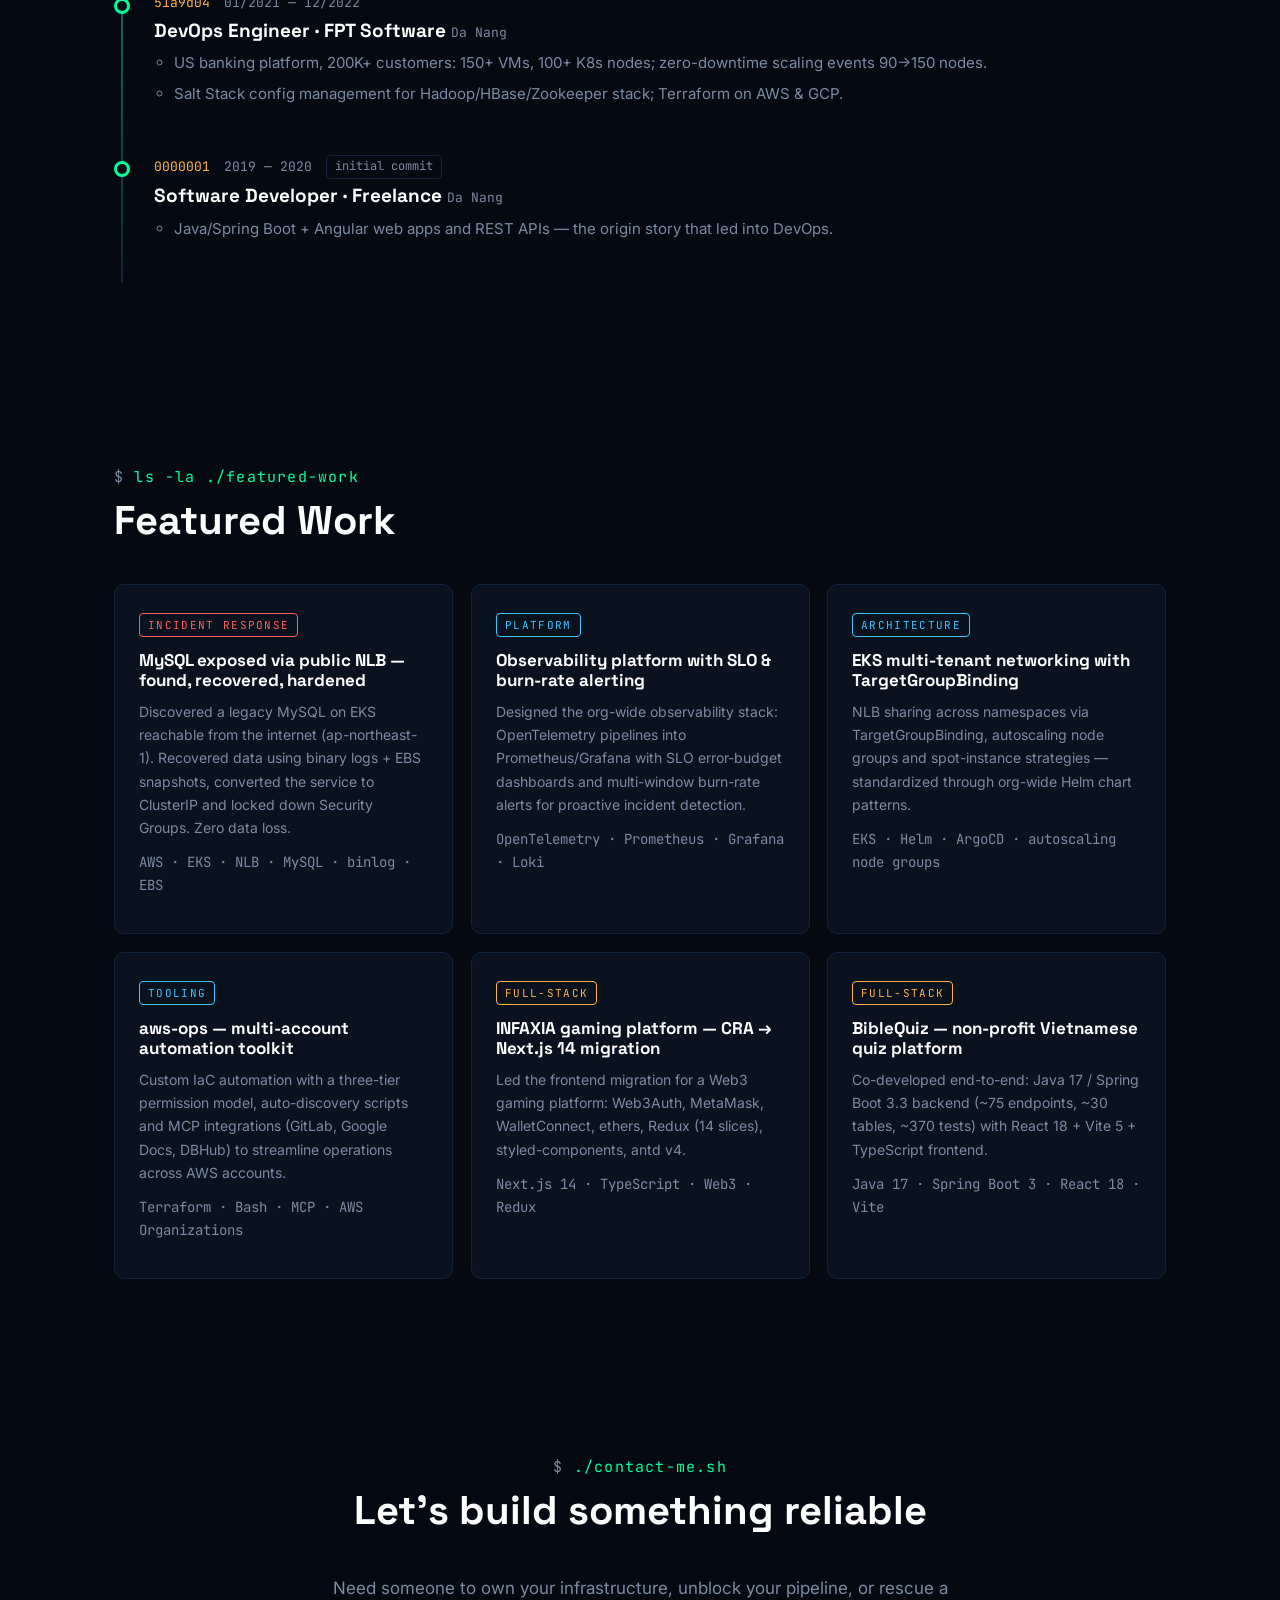
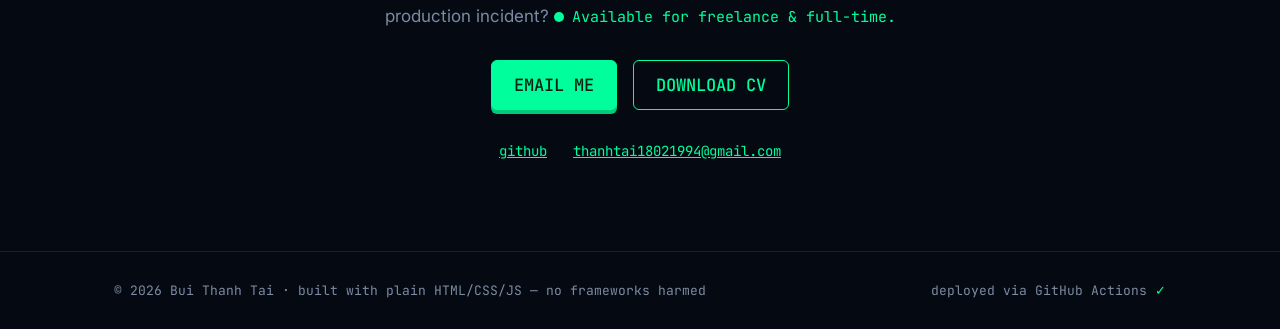
==== commit b9aae24f: "polish: load web fonts asynchronously to unblock first paint Co-Authored-By: Claude Fable 5 <noreply" ====
--- a/index.html
+++ b/index.html
@@ -15,7 +15,9 @@
   <meta name="twitter:card" content="summary_large_image">
   <link rel="preconnect" href="https://fonts.googleapis.com">
   <link rel="preconnect" href="https://fonts.gstatic.com" crossorigin>
-  <link href="https://fonts.googleapis.com/css2?family=Inter:wght@400;500;600&family=JetBrains+Mono:wght@400;500;700&family=Space+Grotesk:wght@500;600;700&display=swap" rel="stylesheet">
+  <link rel="preload" as="style" href="https://fonts.googleapis.com/css2?family=Inter:wght@400;500;600&family=JetBrains+Mono:wght@400;500;700&family=Space+Grotesk:wght@500;600;700&display=swap">
+  <link href="https://fonts.googleapis.com/css2?family=Inter:wght@400;500;600&family=JetBrains+Mono:wght@400;500;700&family=Space+Grotesk:wght@500;600;700&display=swap" rel="stylesheet" media="print" onload="this.media='all'">
+  <noscript><link href="https://fonts.googleapis.com/css2?family=Inter:wght@400;500;600&family=JetBrains+Mono:wght@400;500;700&family=Space+Grotesk:wght@500;600;700&display=swap" rel="stylesheet"></noscript>
   <link rel="stylesheet" href="assets/css/main.css">
 </head>
 <body>
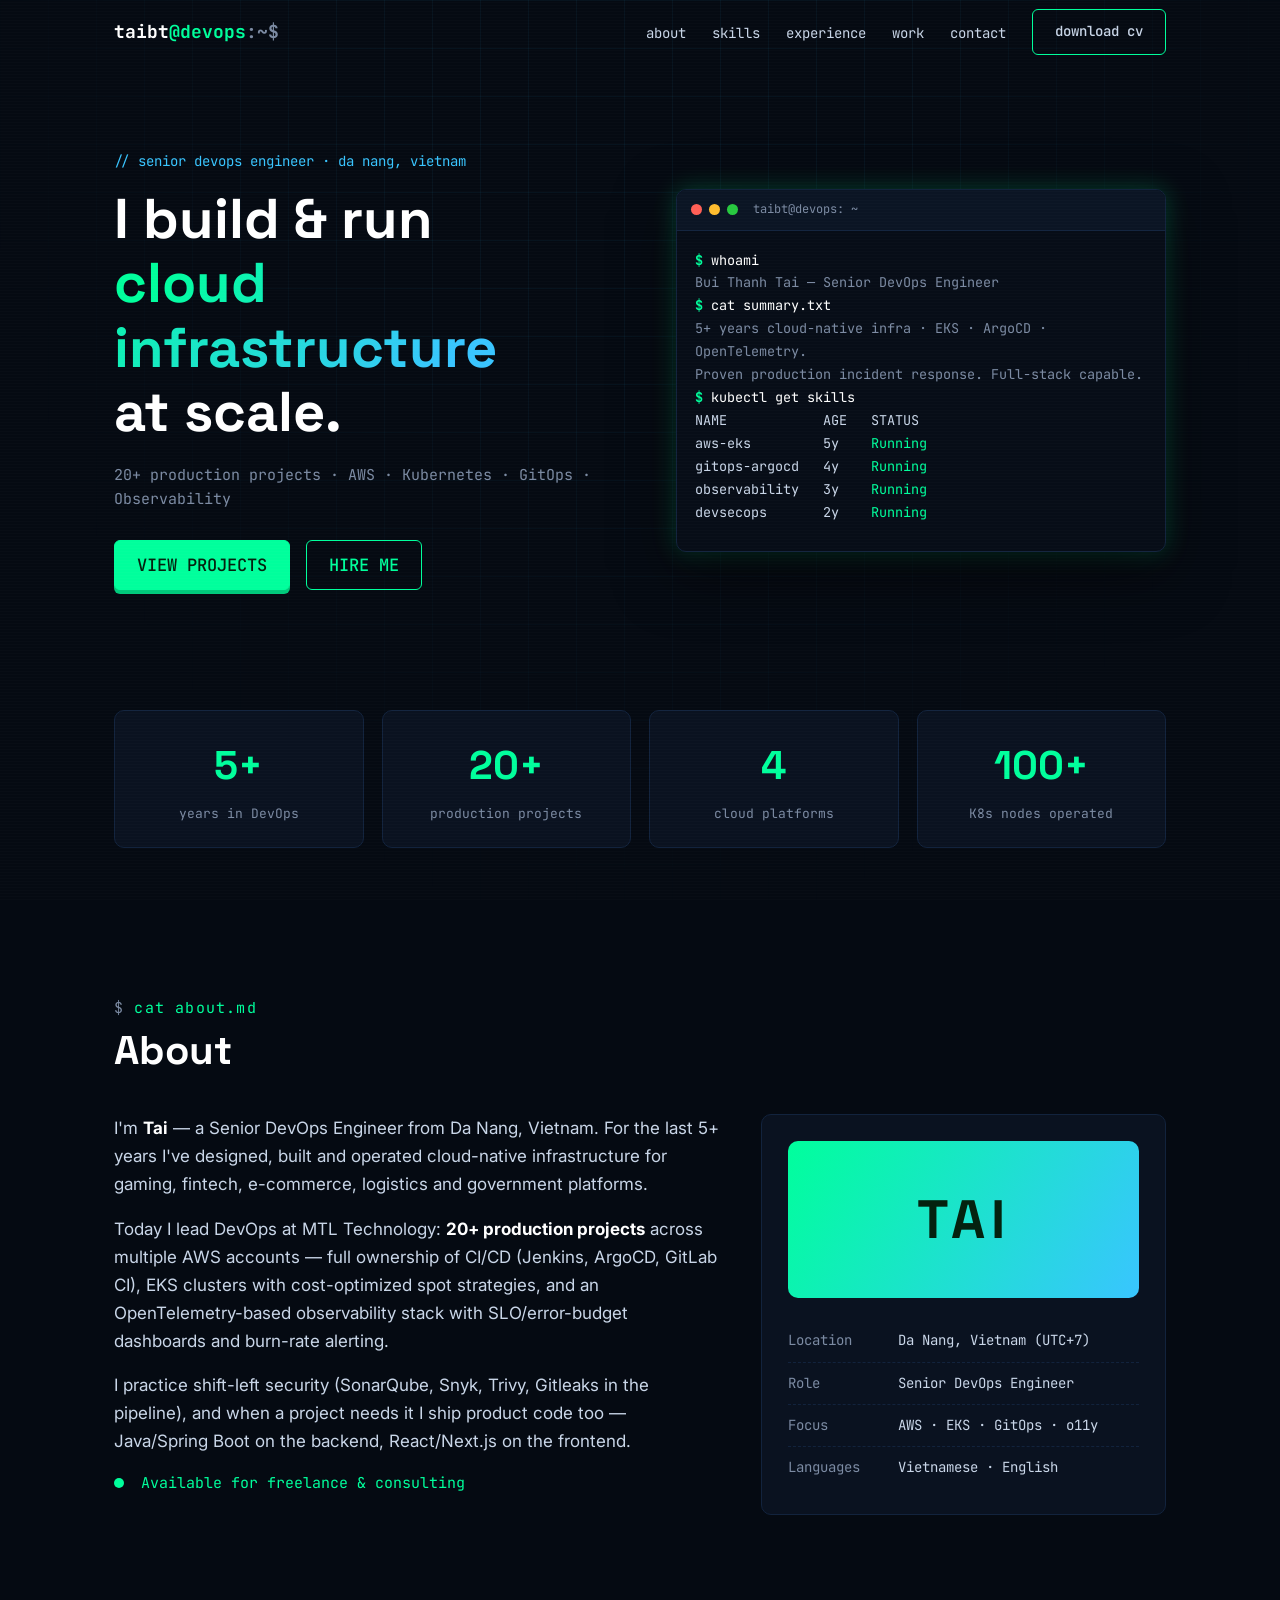
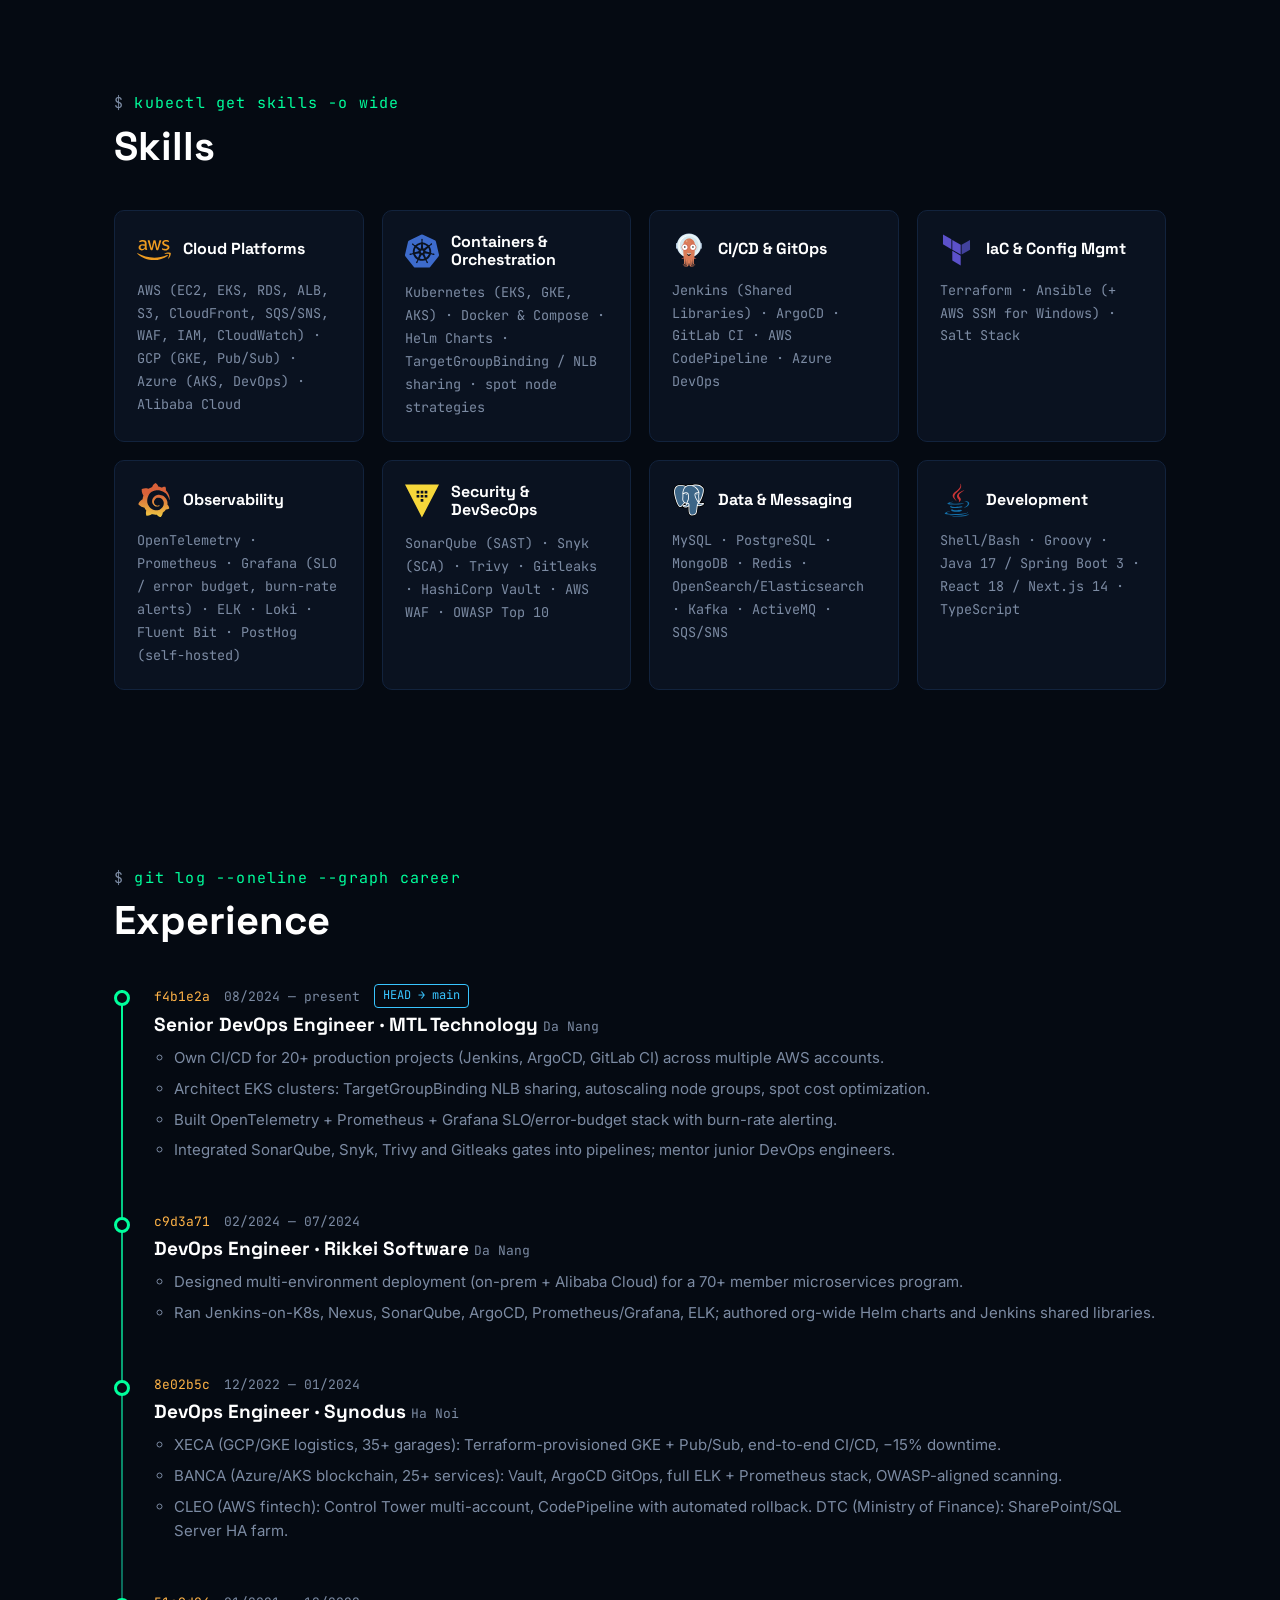
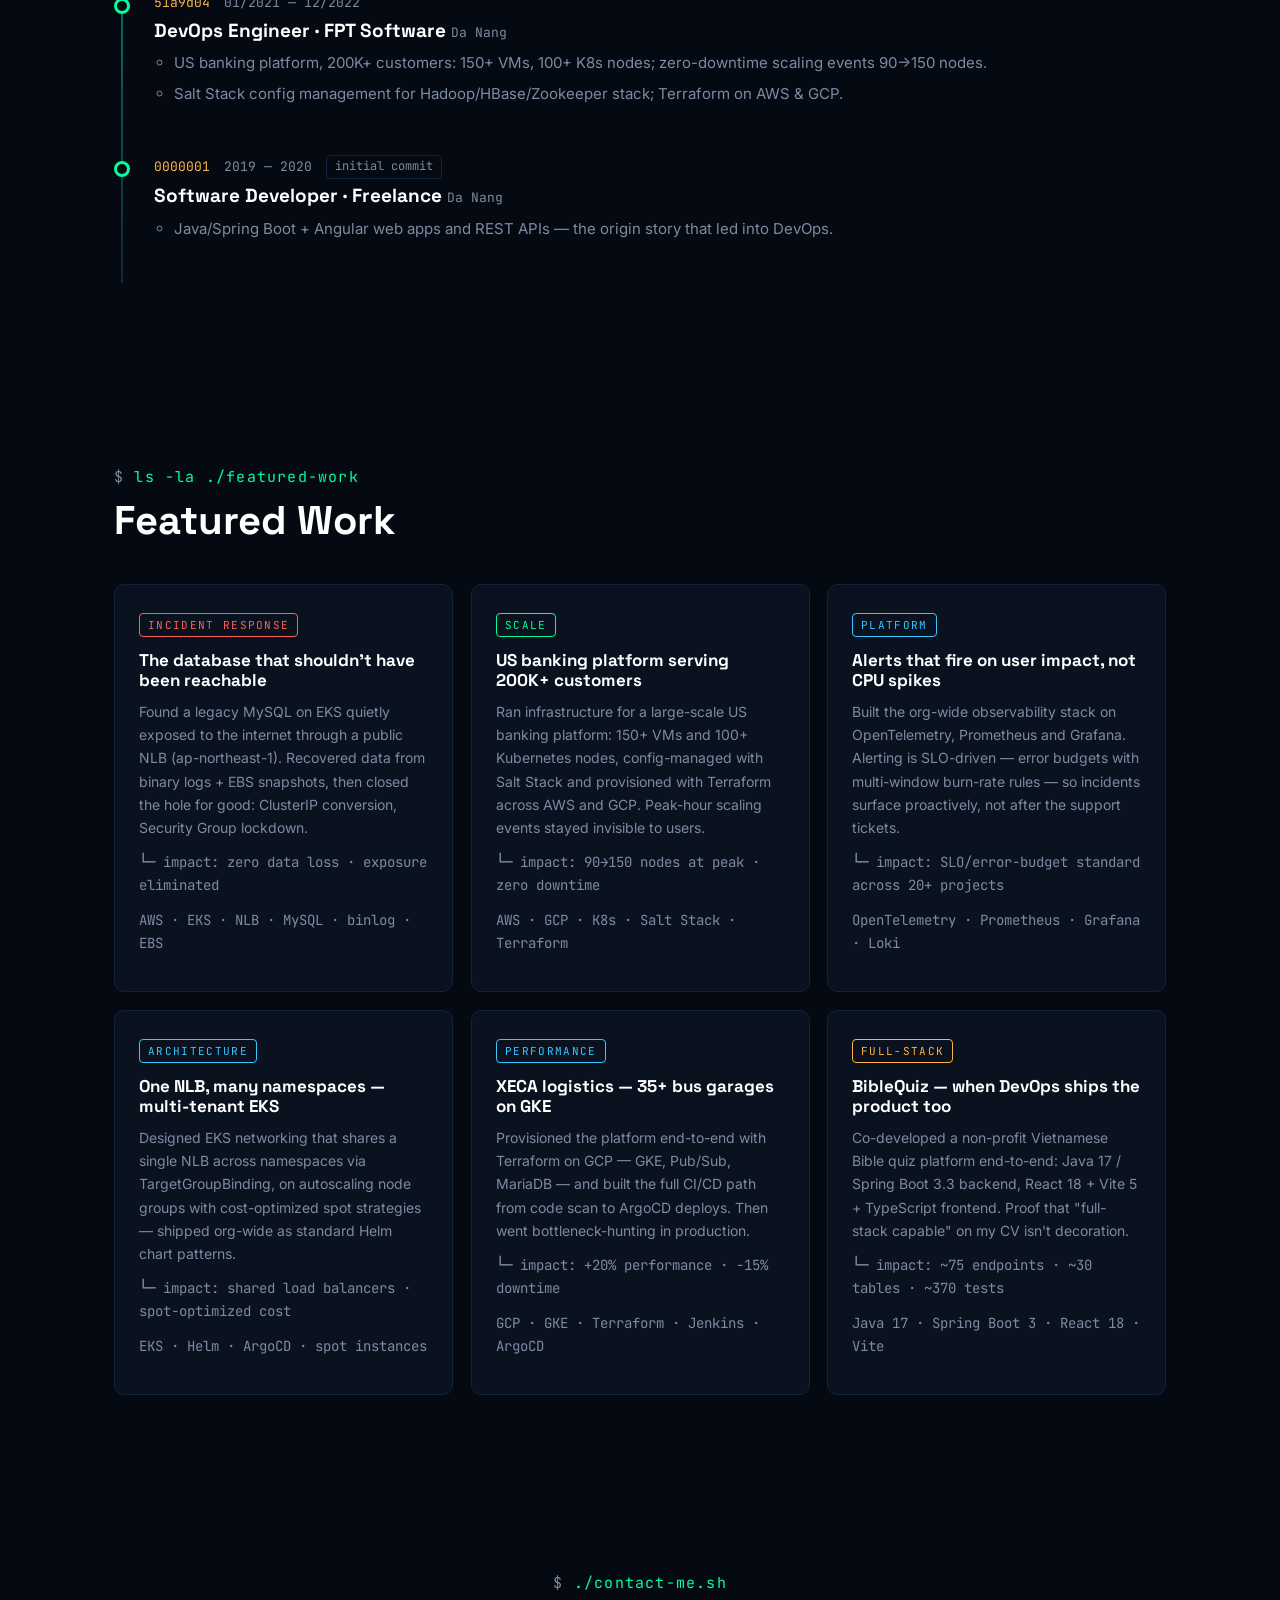
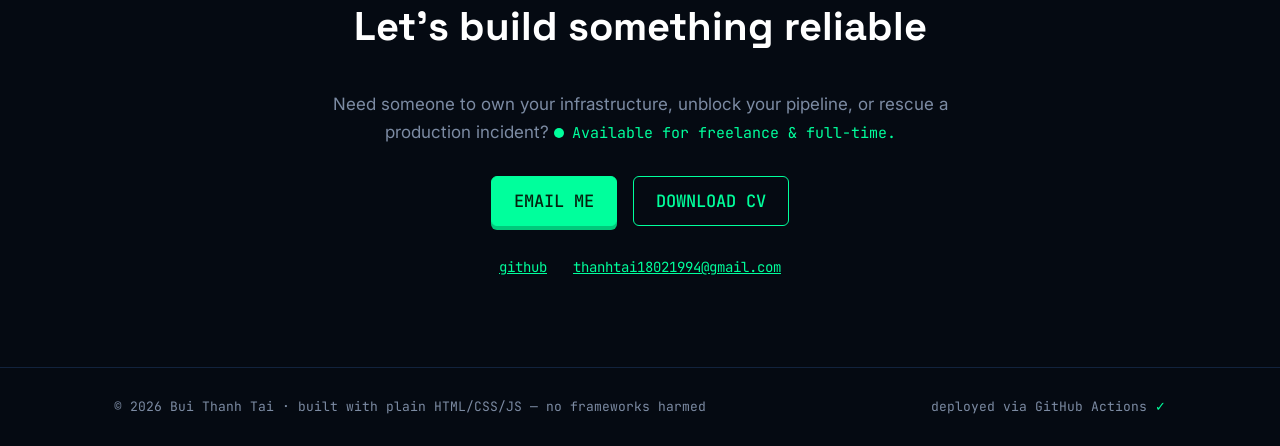
==== commit 777eefe3: "feat: rewrite featured work as case studies with impact metrics Owner feedback: cards read like CV b" ====
--- a/index.html
+++ b/index.html
@@ -198,38 +198,44 @@
         <div class="work-grid">
           <article class="work-card" data-reveal>
             <span class="work-type work-type-incident">INCIDENT RESPONSE</span>
-            <h3>MySQL exposed via public NLB — found, recovered, hardened</h3>
-            <p>Discovered a legacy MySQL on EKS reachable from the internet (ap-northeast-1). Recovered data using binary logs + EBS snapshots, converted the service to ClusterIP and locked down Security Groups. Zero data loss.</p>
+            <h3>The database that shouldn't have been reachable</h3>
+            <p>Found a legacy MySQL on EKS quietly exposed to the internet through a public NLB (ap-northeast-1). Recovered data from binary logs + EBS snapshots, then closed the hole for good: ClusterIP conversion, Security Group lockdown.</p>
+            <p class="work-impact"><span aria-hidden="true">└─</span> impact: zero data loss · exposure eliminated</p>
             <p class="work-stack">AWS · EKS · NLB · MySQL · binlog · EBS</p>
           </article>
           <article class="work-card" data-reveal data-reveal-delay="80">
+            <span class="work-type work-type-scale">SCALE</span>
+            <h3>US banking platform serving 200K+ customers</h3>
+            <p>Ran infrastructure for a large-scale US banking platform: 150+ VMs and 100+ Kubernetes nodes, config-managed with Salt Stack and provisioned with Terraform across AWS and GCP. Peak-hour scaling events stayed invisible to users.</p>
+            <p class="work-impact"><span aria-hidden="true">└─</span> impact: 90→150 nodes at peak · zero downtime</p>
+            <p class="work-stack">AWS · GCP · K8s · Salt Stack · Terraform</p>
+          </article>
+          <article class="work-card" data-reveal data-reveal-delay="160">
             <span class="work-type">PLATFORM</span>
-            <h3>Observability platform with SLO &amp; burn-rate alerting</h3>
-            <p>Designed the org-wide observability stack: OpenTelemetry pipelines into Prometheus/Grafana with SLO error-budget dashboards and multi-window burn-rate alerts for proactive incident detection.</p>
+            <h3>Alerts that fire on user impact, not CPU spikes</h3>
+            <p>Built the org-wide observability stack on OpenTelemetry, Prometheus and Grafana. Alerting is SLO-driven — error budgets with multi-window burn-rate rules — so incidents surface proactively, not after the support tickets.</p>
+            <p class="work-impact"><span aria-hidden="true">└─</span> impact: SLO/error-budget standard across 20+ projects</p>
             <p class="work-stack">OpenTelemetry · Prometheus · Grafana · Loki</p>
           </article>
-          <article class="work-card" data-reveal data-reveal-delay="160">
+          <article class="work-card" data-reveal>
             <span class="work-type">ARCHITECTURE</span>
-            <h3>EKS multi-tenant networking with TargetGroupBinding</h3>
-            <p>NLB sharing across namespaces via TargetGroupBinding, autoscaling node groups and spot-instance strategies — standardized through org-wide Helm chart patterns.</p>
-            <p class="work-stack">EKS · Helm · ArgoCD · autoscaling node groups</p>
-          </article>
-          <article class="work-card" data-reveal>
-            <span class="work-type">TOOLING</span>
-            <h3>aws-ops — multi-account automation toolkit</h3>
-            <p>Custom IaC automation with a three-tier permission model, auto-discovery scripts and MCP integrations (GitLab, Google Docs, DBHub) to streamline operations across AWS accounts.</p>
-            <p class="work-stack">Terraform · Bash · MCP · AWS Organizations</p>
+            <h3>One NLB, many namespaces — multi-tenant EKS</h3>
+            <p>Designed EKS networking that shares a single NLB across namespaces via TargetGroupBinding, on autoscaling node groups with cost-optimized spot strategies — shipped org-wide as standard Helm chart patterns.</p>
+            <p class="work-impact"><span aria-hidden="true">└─</span> impact: shared load balancers · spot-optimized cost</p>
+            <p class="work-stack">EKS · Helm · ArgoCD · spot instances</p>
           </article>
           <article class="work-card" data-reveal data-reveal-delay="80">
-            <span class="work-type work-type-dev">FULL-STACK</span>
-            <h3>INFAXIA gaming platform — CRA → Next.js 14 migration</h3>
-            <p>Led the frontend migration for a Web3 gaming platform: Web3Auth, MetaMask, WalletConnect, ethers, Redux (14 slices), styled-components, antd v4.</p>
-            <p class="work-stack">Next.js 14 · TypeScript · Web3 · Redux</p>
+            <span class="work-type">PERFORMANCE</span>
+            <h3>XECA logistics — 35+ bus garages on GKE</h3>
+            <p>Provisioned the platform end-to-end with Terraform on GCP — GKE, Pub/Sub, MariaDB — and built the full CI/CD path from code scan to ArgoCD deploys. Then went bottleneck-hunting in production.</p>
+            <p class="work-impact"><span aria-hidden="true">└─</span> impact: +20% performance · −15% downtime</p>
+            <p class="work-stack">GCP · GKE · Terraform · Jenkins · ArgoCD</p>
           </article>
           <article class="work-card" data-reveal data-reveal-delay="160">
             <span class="work-type work-type-dev">FULL-STACK</span>
-            <h3>BibleQuiz — non-profit Vietnamese quiz platform</h3>
-            <p>Co-developed end-to-end: Java 17 / Spring Boot 3.3 backend (~75 endpoints, ~30 tables, ~370 tests) with React 18 + Vite 5 + TypeScript frontend.</p>
+            <h3>BibleQuiz — when DevOps ships the product too</h3>
+            <p>Co-developed a non-profit Vietnamese Bible quiz platform end-to-end: Java 17 / Spring Boot 3.3 backend, React 18 + Vite 5 + TypeScript frontend. Proof that "full-stack capable" on my CV isn't decoration.</p>
+            <p class="work-impact"><span aria-hidden="true">└─</span> impact: ~75 endpoints · ~30 tables · ~370 tests</p>
             <p class="work-stack">Java 17 · Spring Boot 3 · React 18 · Vite</p>
           </article>
         </div>
--- a/assets/css/main.css
+++ b/assets/css/main.css
@@ -264,8 +264,11 @@
 }
 .work-type-incident { color: var(--danger); border-color: var(--danger); }
 .work-type-dev { color: var(--amber); border-color: var(--amber); }
+.work-type-scale { color: var(--accent); border-color: var(--accent); }
 .work-card h3 { font-size: 17px; margin-bottom: 10px; }
 .work-card p { font-size: 14px; color: var(--text-dim); margin-bottom: 12px; }
+.work-impact { font-family: var(--mono); font-size: 13px; color: var(--accent); }
+.work-impact span { color: var(--text-dim); }
 .work-stack { font-family: var(--mono); font-size: 12.5px; color: var(--accent-dim); }
 @media (max-width: 1000px) { .work-grid { grid-template-columns: repeat(2, 1fr); } }
 @media (max-width: 620px) { .work-grid { grid-template-columns: 1fr; } }
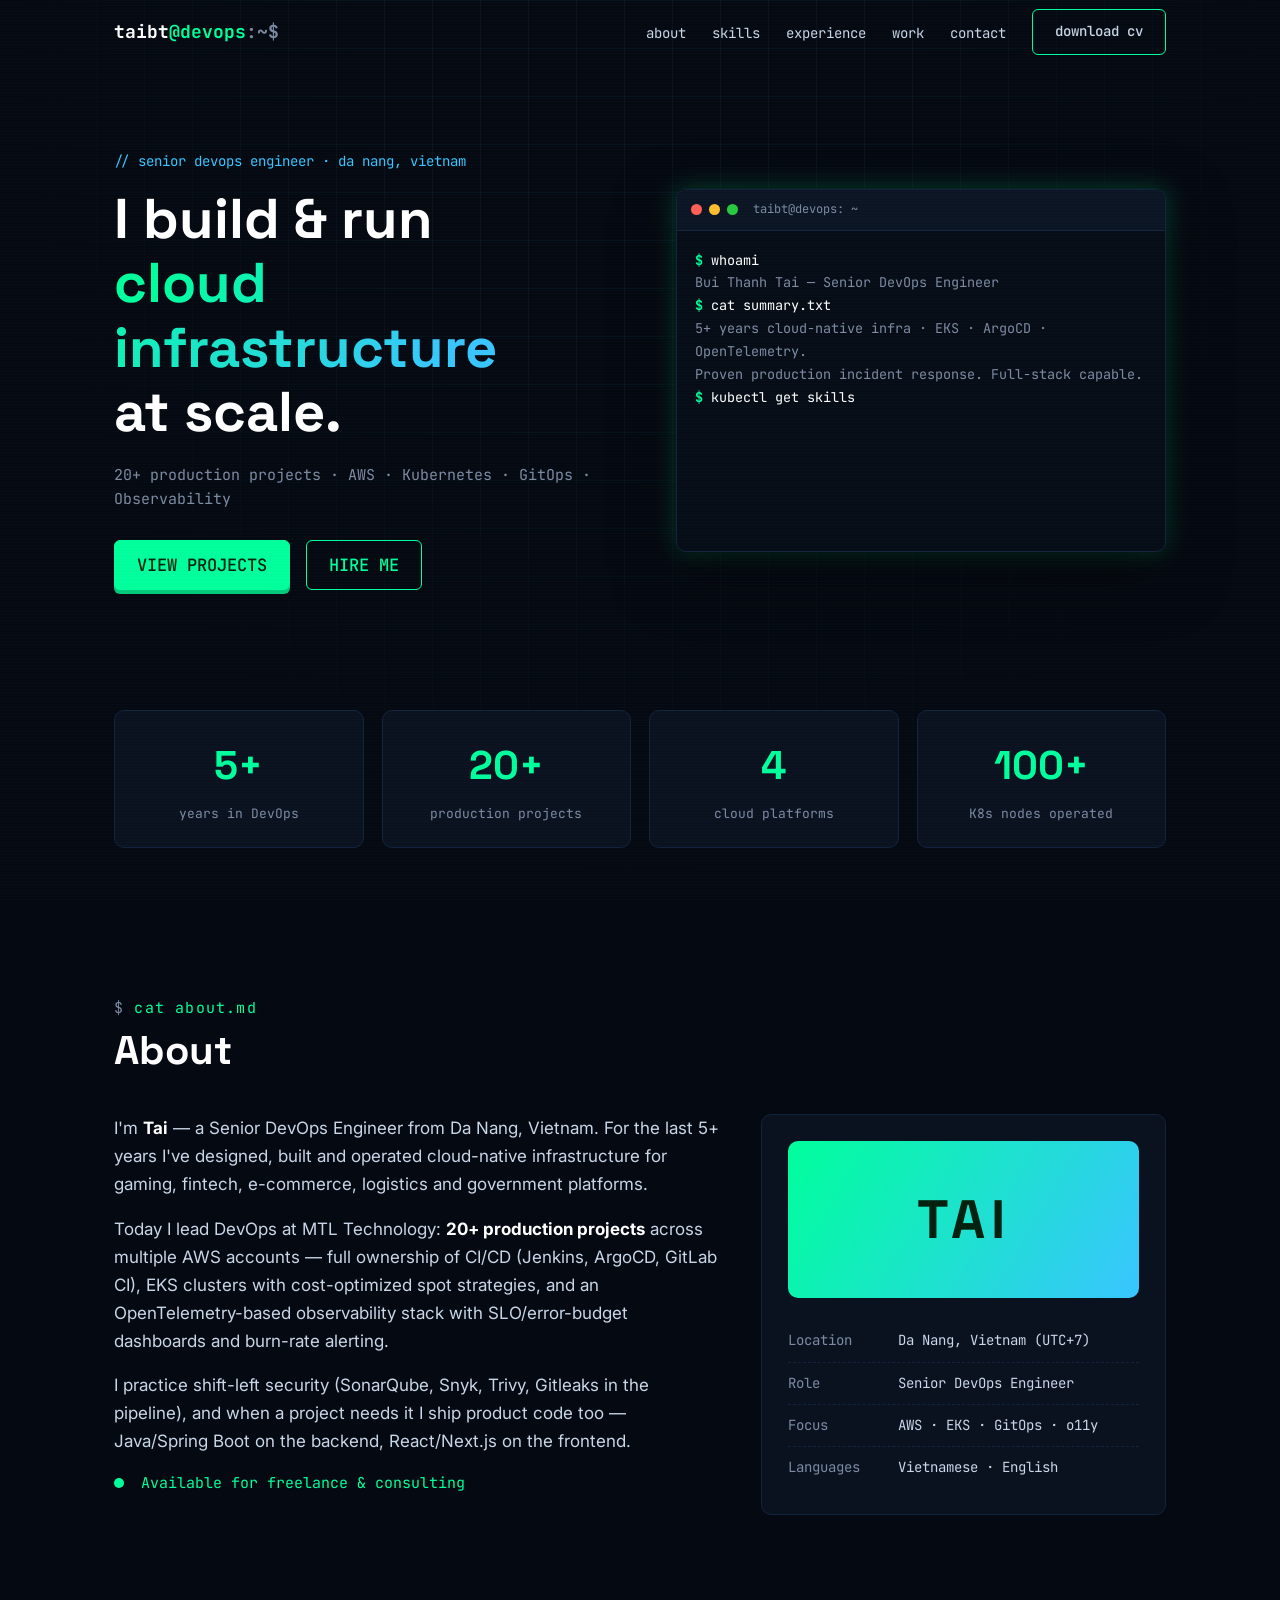
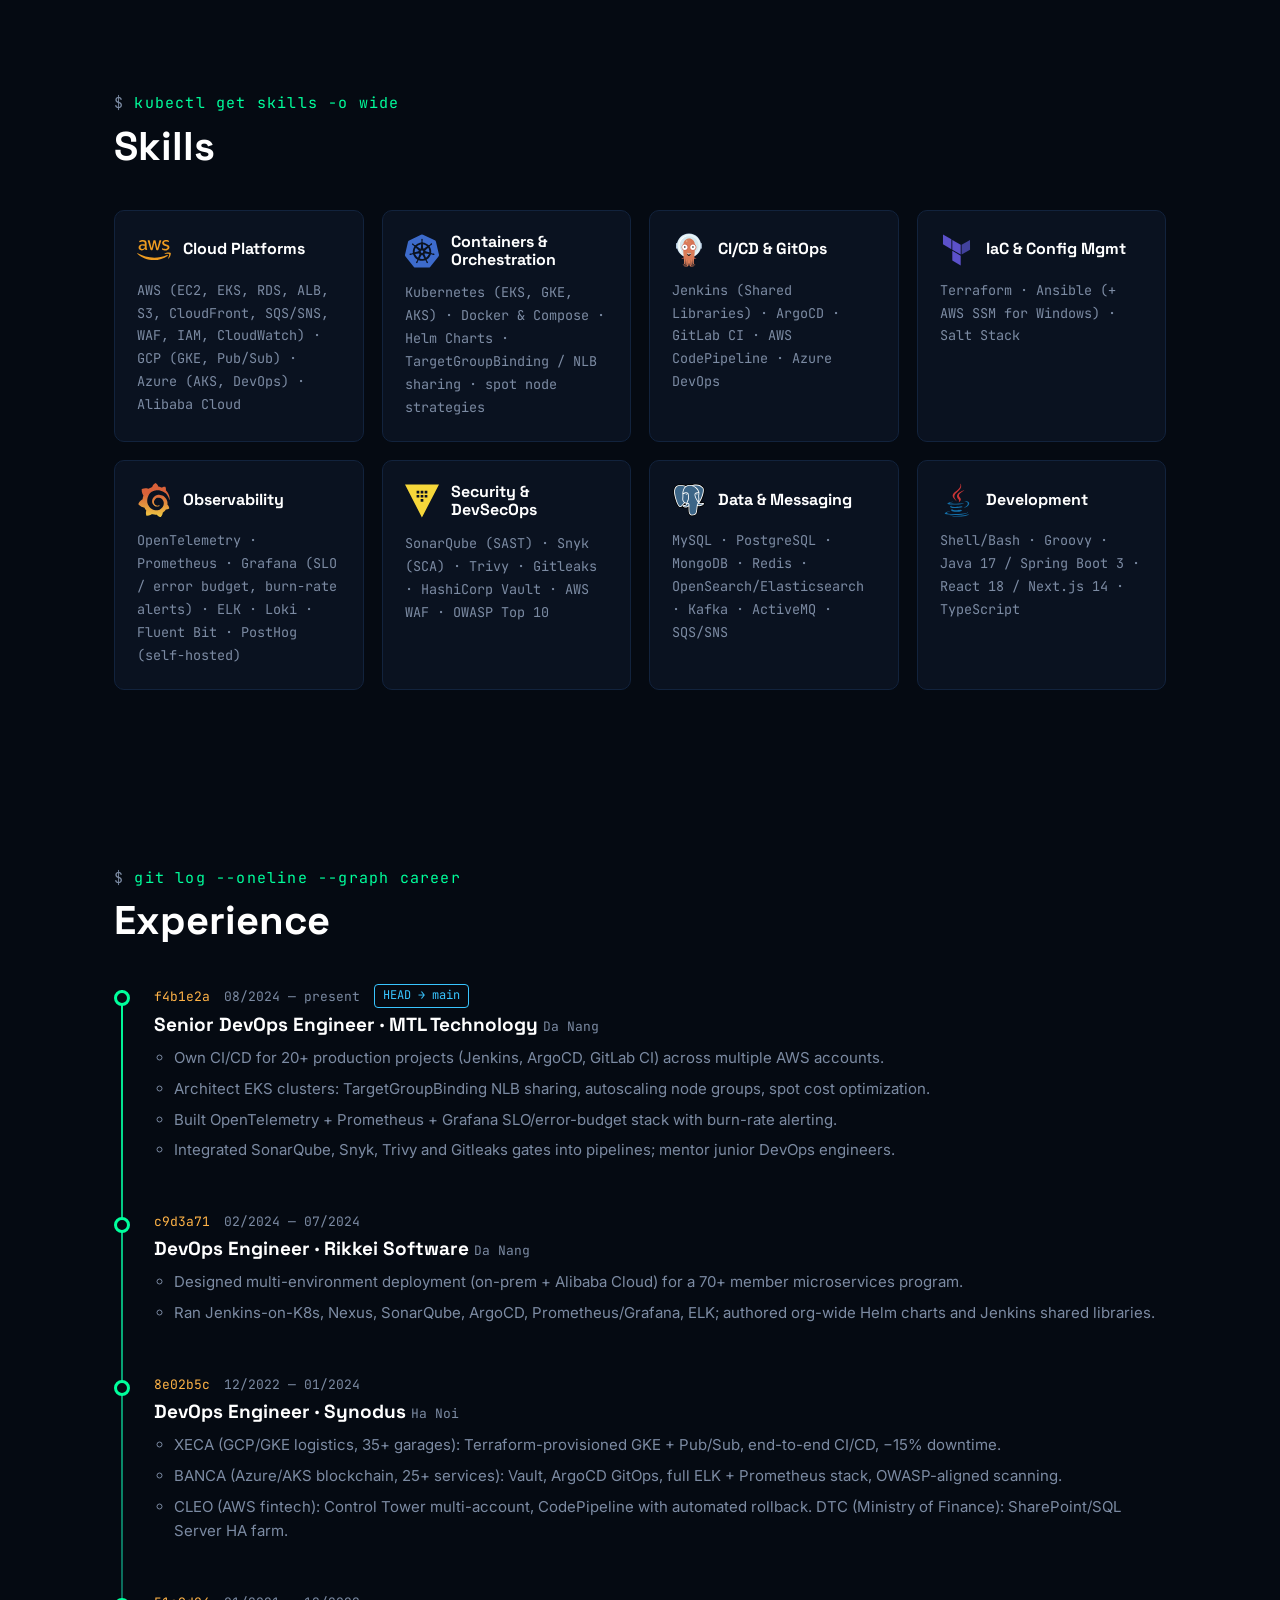
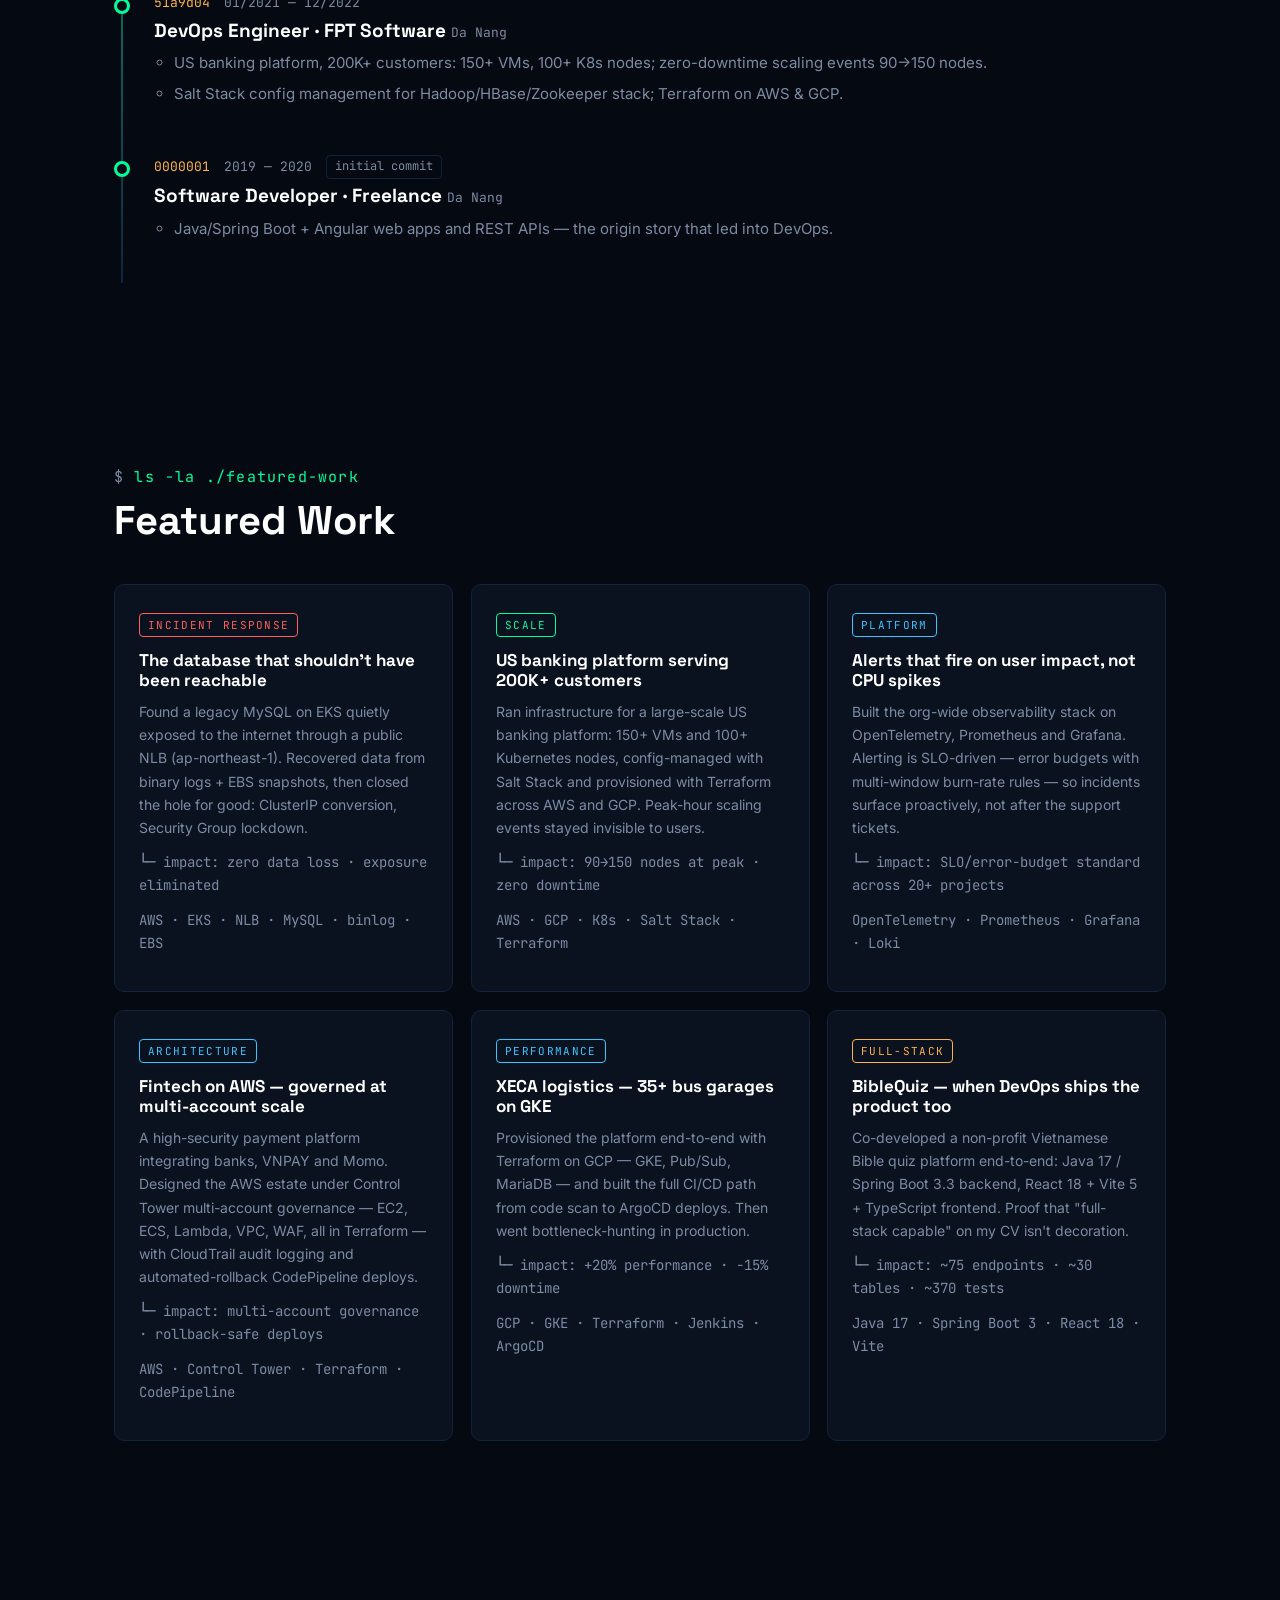
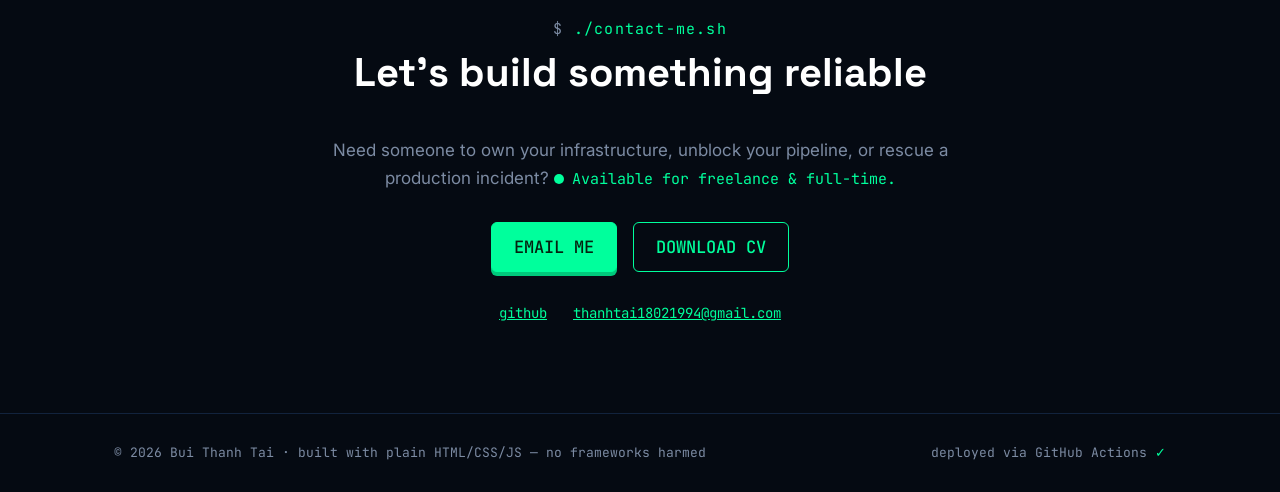
==== commit e2974962: "feat: replace EKS card with CLEO multi-account governance story Owner feedback: the TargetGroupBindi" ====
--- a/index.html
+++ b/index.html
@@ -219,10 +219,10 @@
           </article>
           <article class="work-card" data-reveal>
             <span class="work-type">ARCHITECTURE</span>
-            <h3>One NLB, many namespaces — multi-tenant EKS</h3>
-            <p>Designed EKS networking that shares a single NLB across namespaces via TargetGroupBinding, on autoscaling node groups with cost-optimized spot strategies — shipped org-wide as standard Helm chart patterns.</p>
-            <p class="work-impact"><span aria-hidden="true">└─</span> impact: shared load balancers · spot-optimized cost</p>
-            <p class="work-stack">EKS · Helm · ArgoCD · spot instances</p>
+            <h3>Fintech on AWS — governed at multi-account scale</h3>
+            <p>A high-security payment platform integrating banks, VNPAY and Momo. Designed the AWS estate under Control Tower multi-account governance — EC2, ECS, Lambda, VPC, WAF, all in Terraform — with CloudTrail audit logging and automated-rollback CodePipeline deploys.</p>
+            <p class="work-impact"><span aria-hidden="true">└─</span> impact: multi-account governance · rollback-safe deploys</p>
+            <p class="work-stack">AWS · Control Tower · Terraform · CodePipeline</p>
           </article>
           <article class="work-card" data-reveal data-reveal-delay="80">
             <span class="work-type">PERFORMANCE</span>
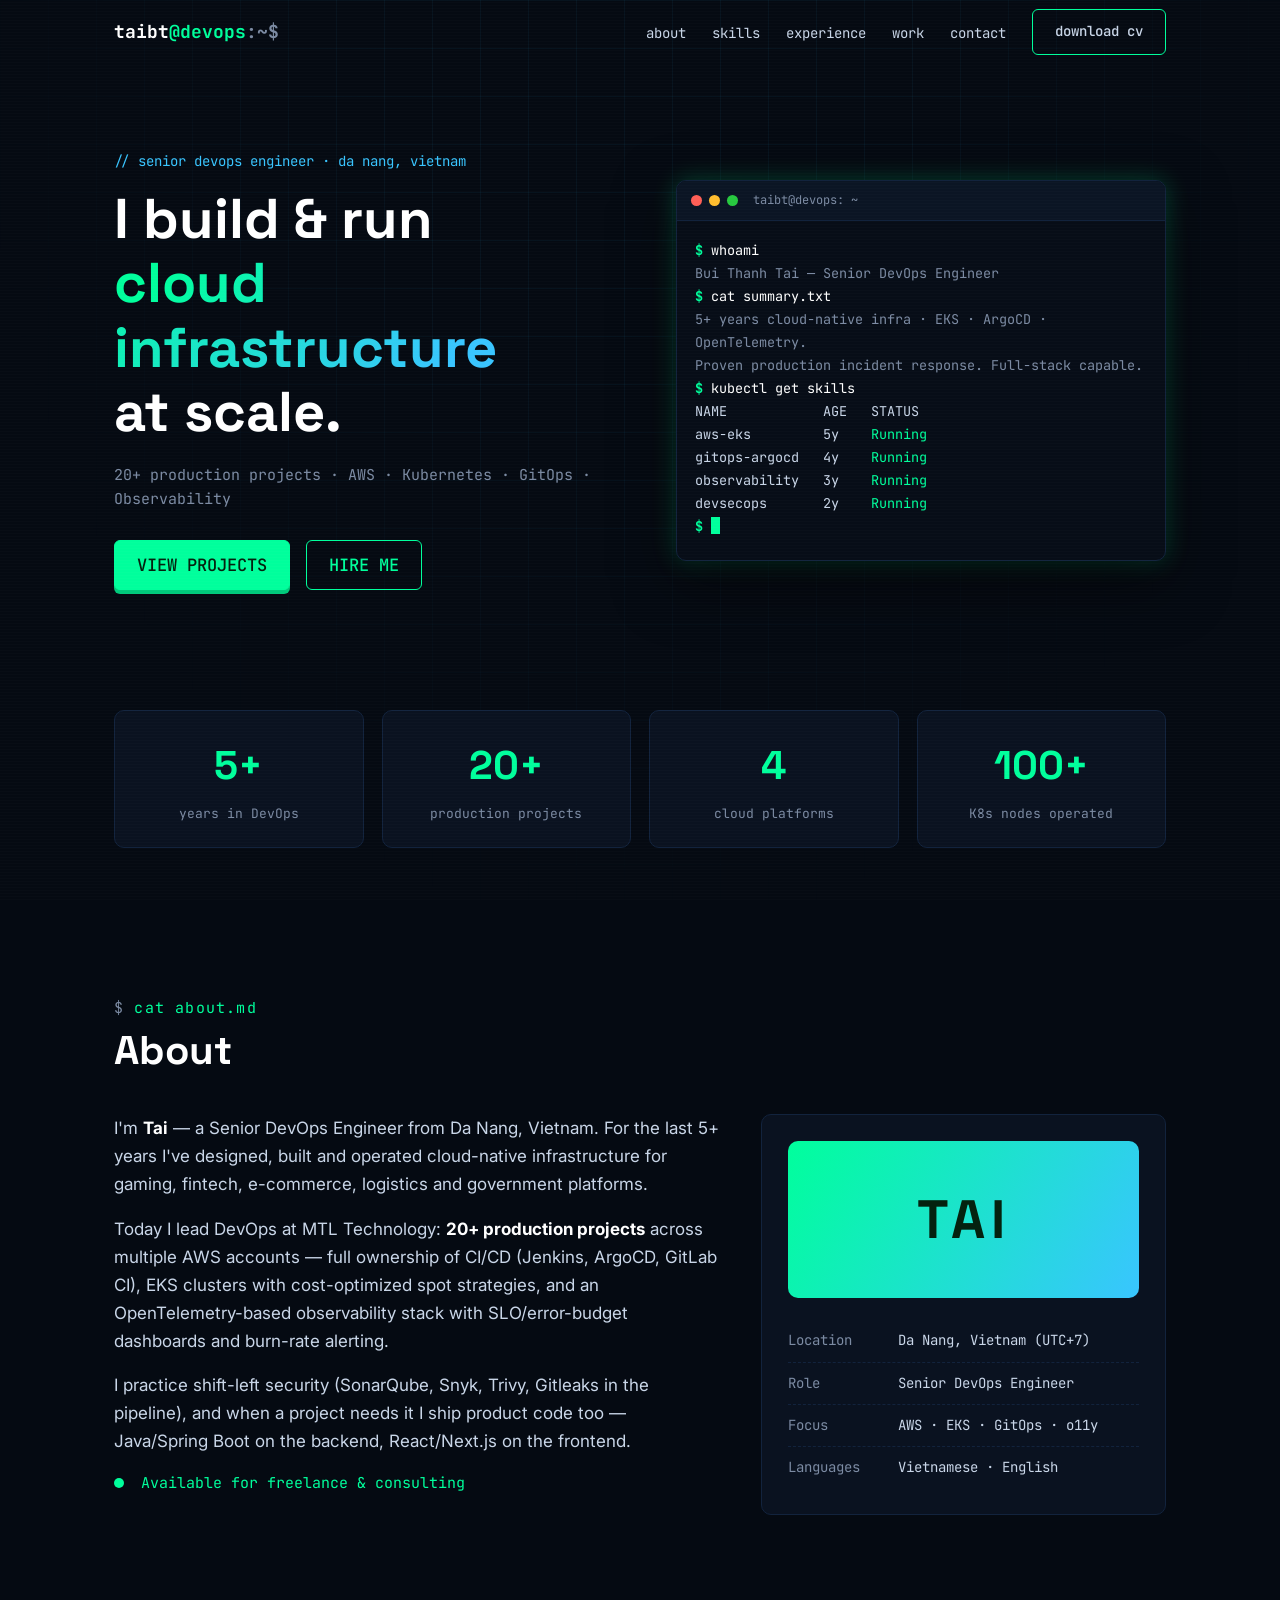
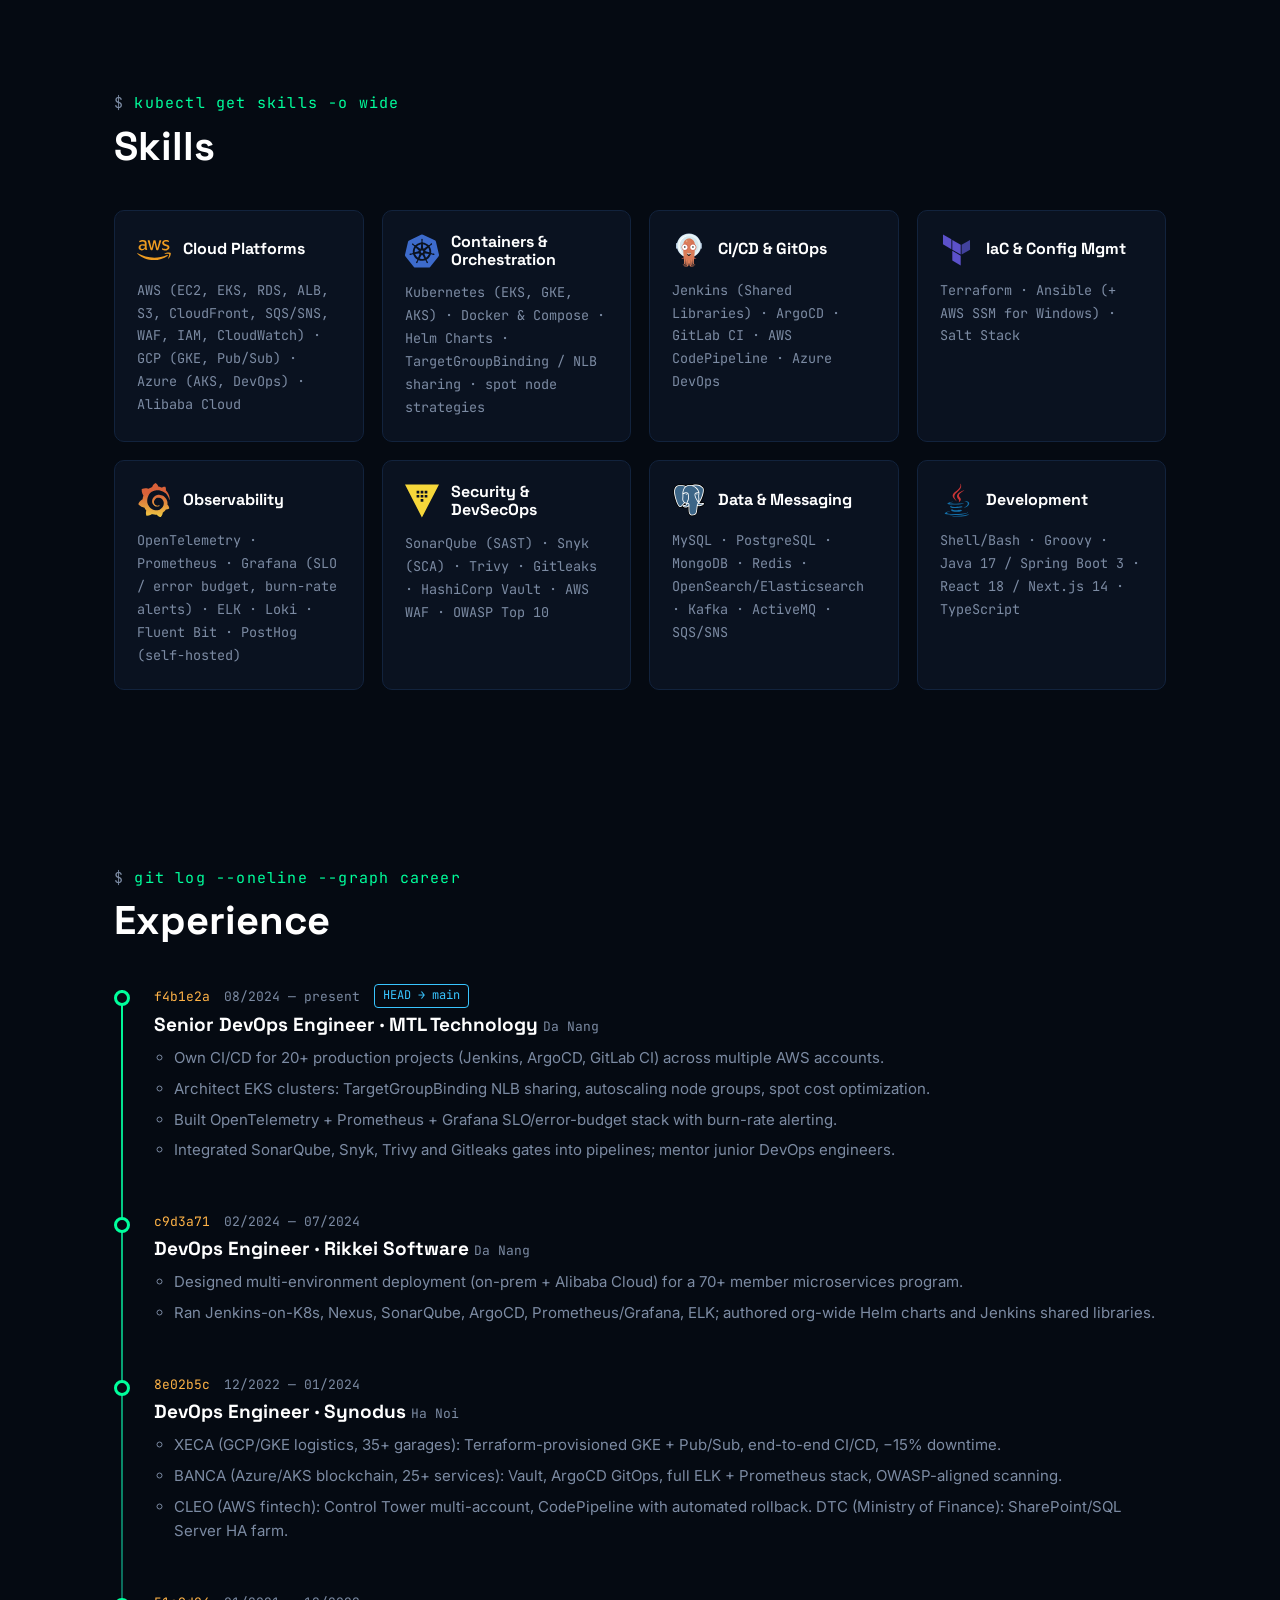
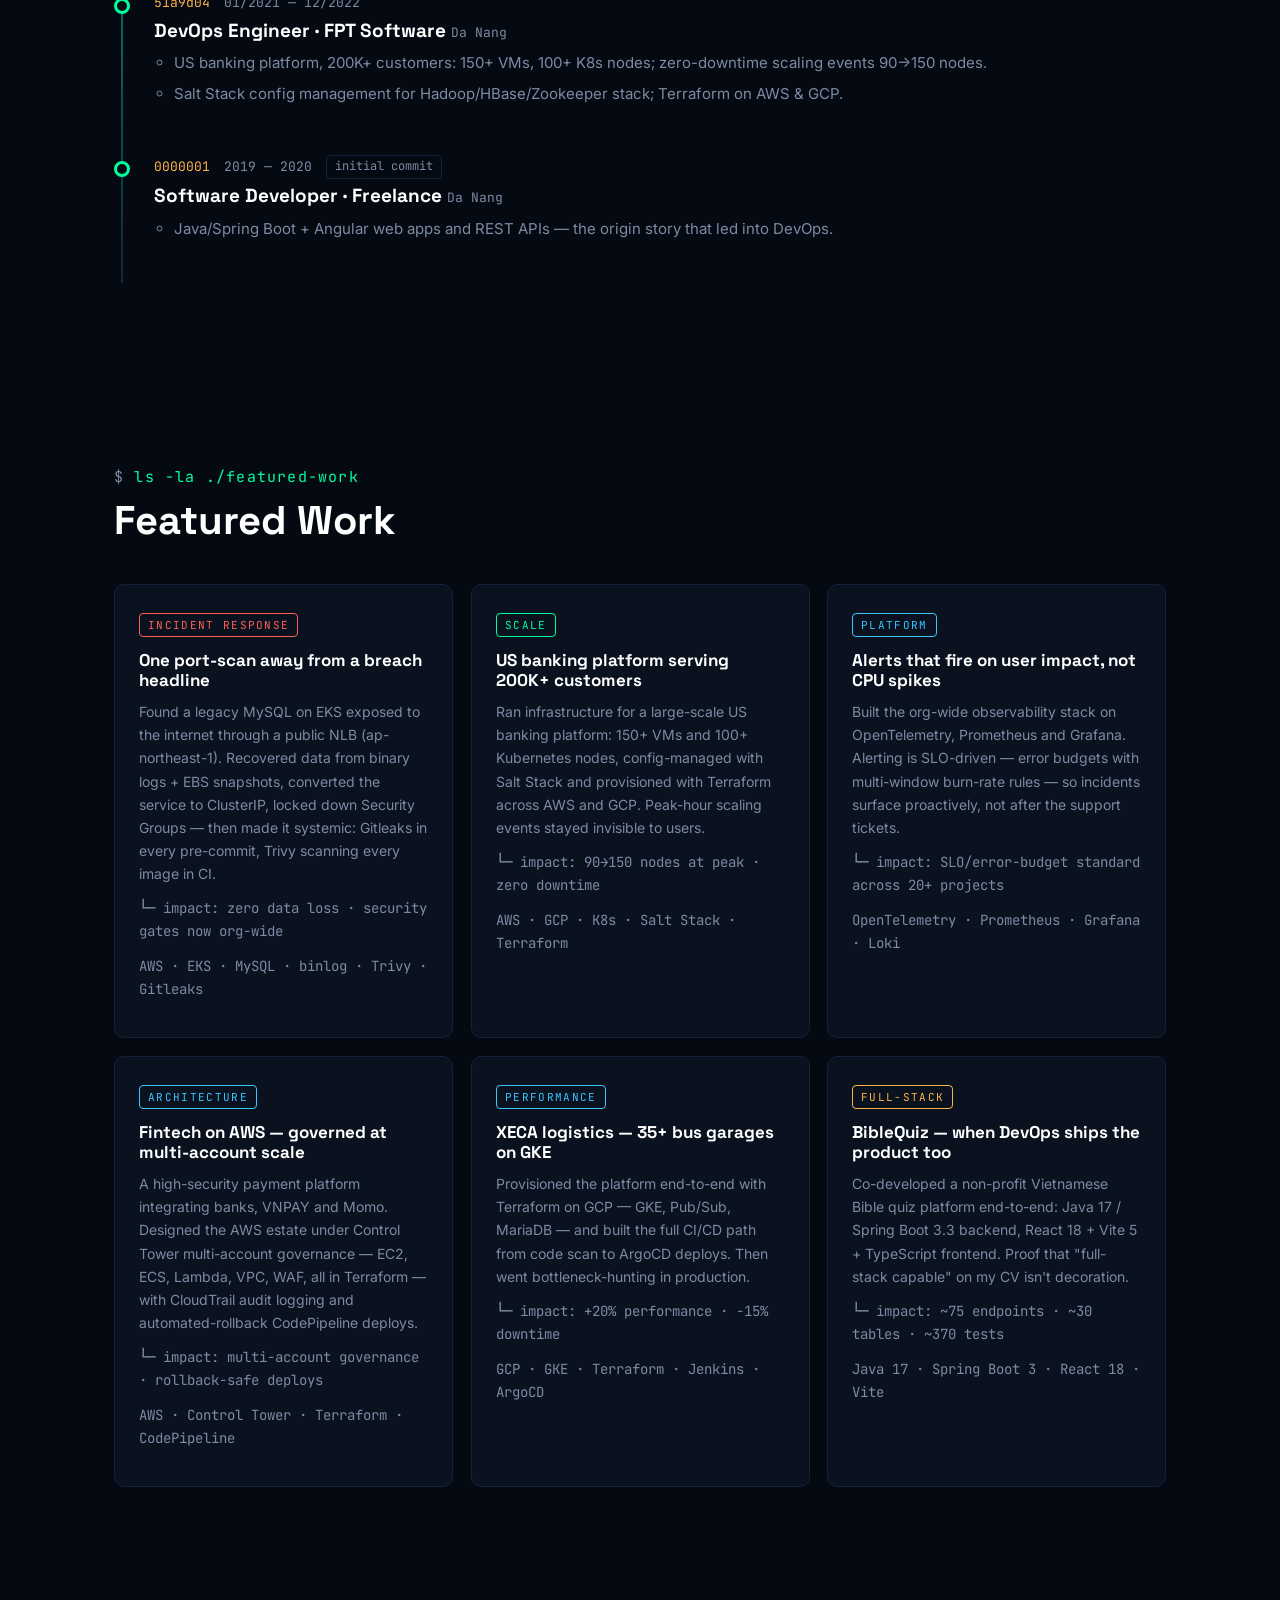
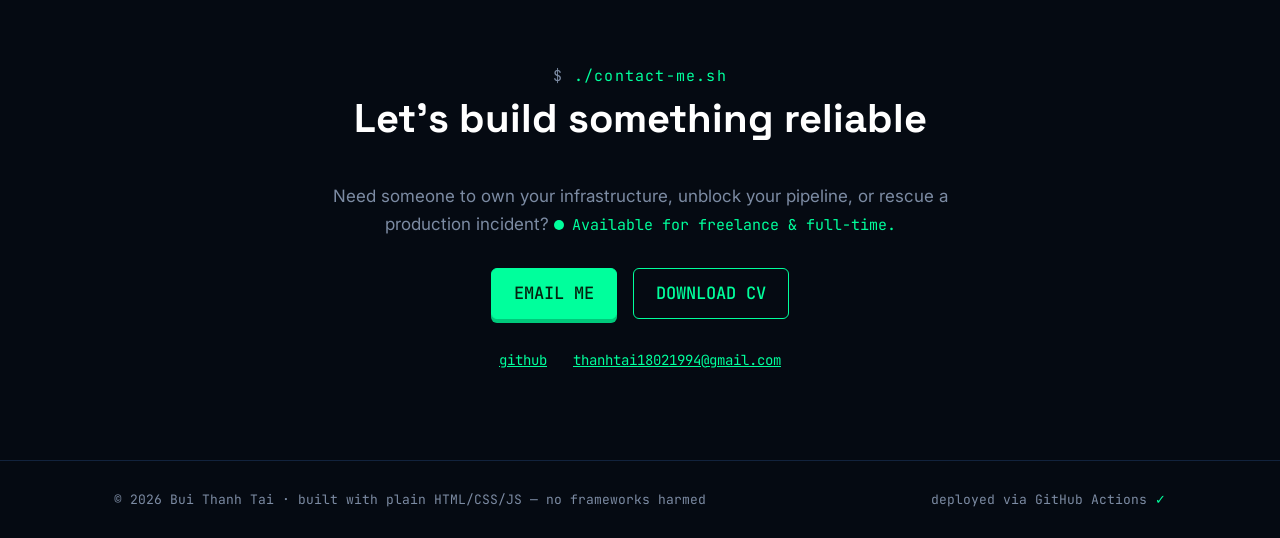
==== commit 6e765e93: "feat: reframe incident card with stakes and systemic follow-through Owner feedback: the incident rea" ====
--- a/index.html
+++ b/index.html
@@ -198,10 +198,10 @@
         <div class="work-grid">
           <article class="work-card" data-reveal>
             <span class="work-type work-type-incident">INCIDENT RESPONSE</span>
-            <h3>The database that shouldn't have been reachable</h3>
-            <p>Found a legacy MySQL on EKS quietly exposed to the internet through a public NLB (ap-northeast-1). Recovered data from binary logs + EBS snapshots, then closed the hole for good: ClusterIP conversion, Security Group lockdown.</p>
-            <p class="work-impact"><span aria-hidden="true">└─</span> impact: zero data loss · exposure eliminated</p>
-            <p class="work-stack">AWS · EKS · NLB · MySQL · binlog · EBS</p>
+            <h3>One port-scan away from a breach headline</h3>
+            <p>Found a legacy MySQL on EKS exposed to the internet through a public NLB (ap-northeast-1). Recovered data from binary logs + EBS snapshots, converted the service to ClusterIP, locked down Security Groups — then made it systemic: Gitleaks in every pre-commit, Trivy scanning every image in CI.</p>
+            <p class="work-impact"><span aria-hidden="true">└─</span> impact: zero data loss · security gates now org-wide</p>
+            <p class="work-stack">AWS · EKS · MySQL · binlog · Trivy · Gitleaks</p>
           </article>
           <article class="work-card" data-reveal data-reveal-delay="80">
             <span class="work-type work-type-scale">SCALE</span>
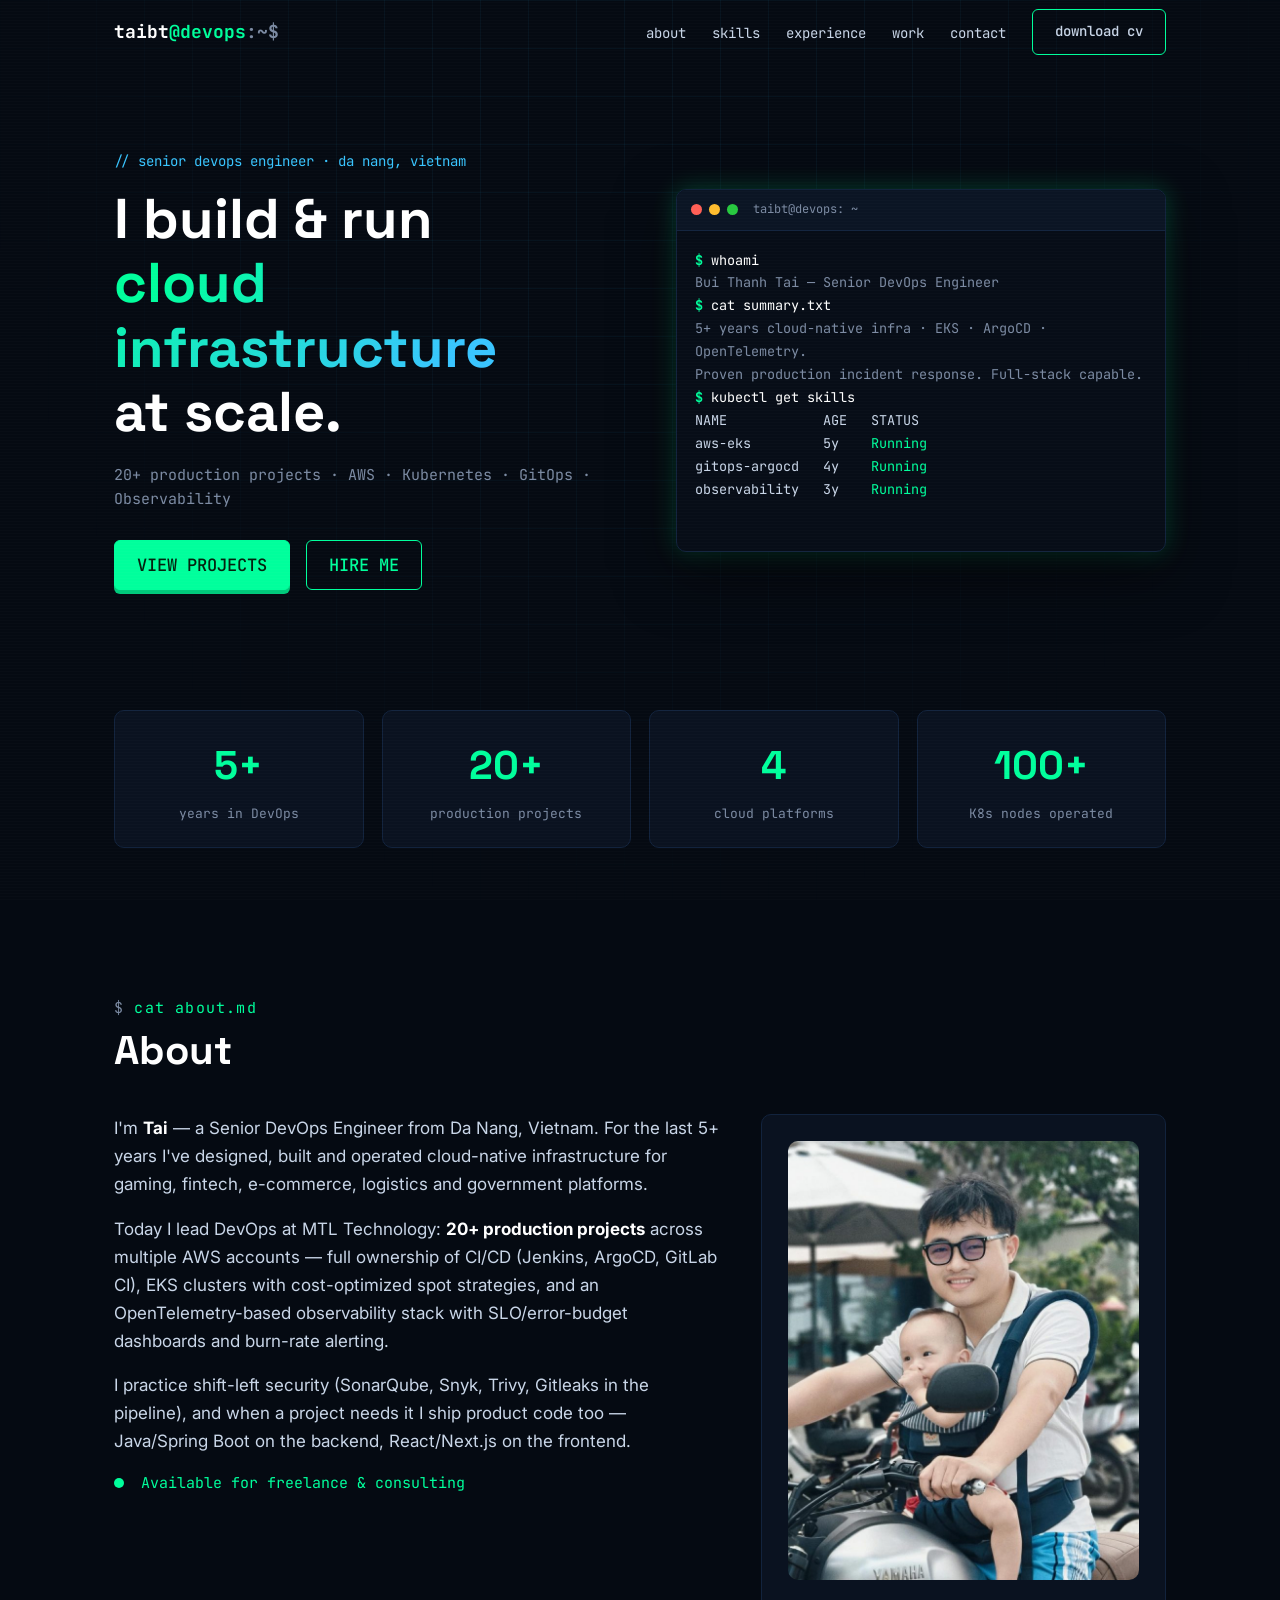
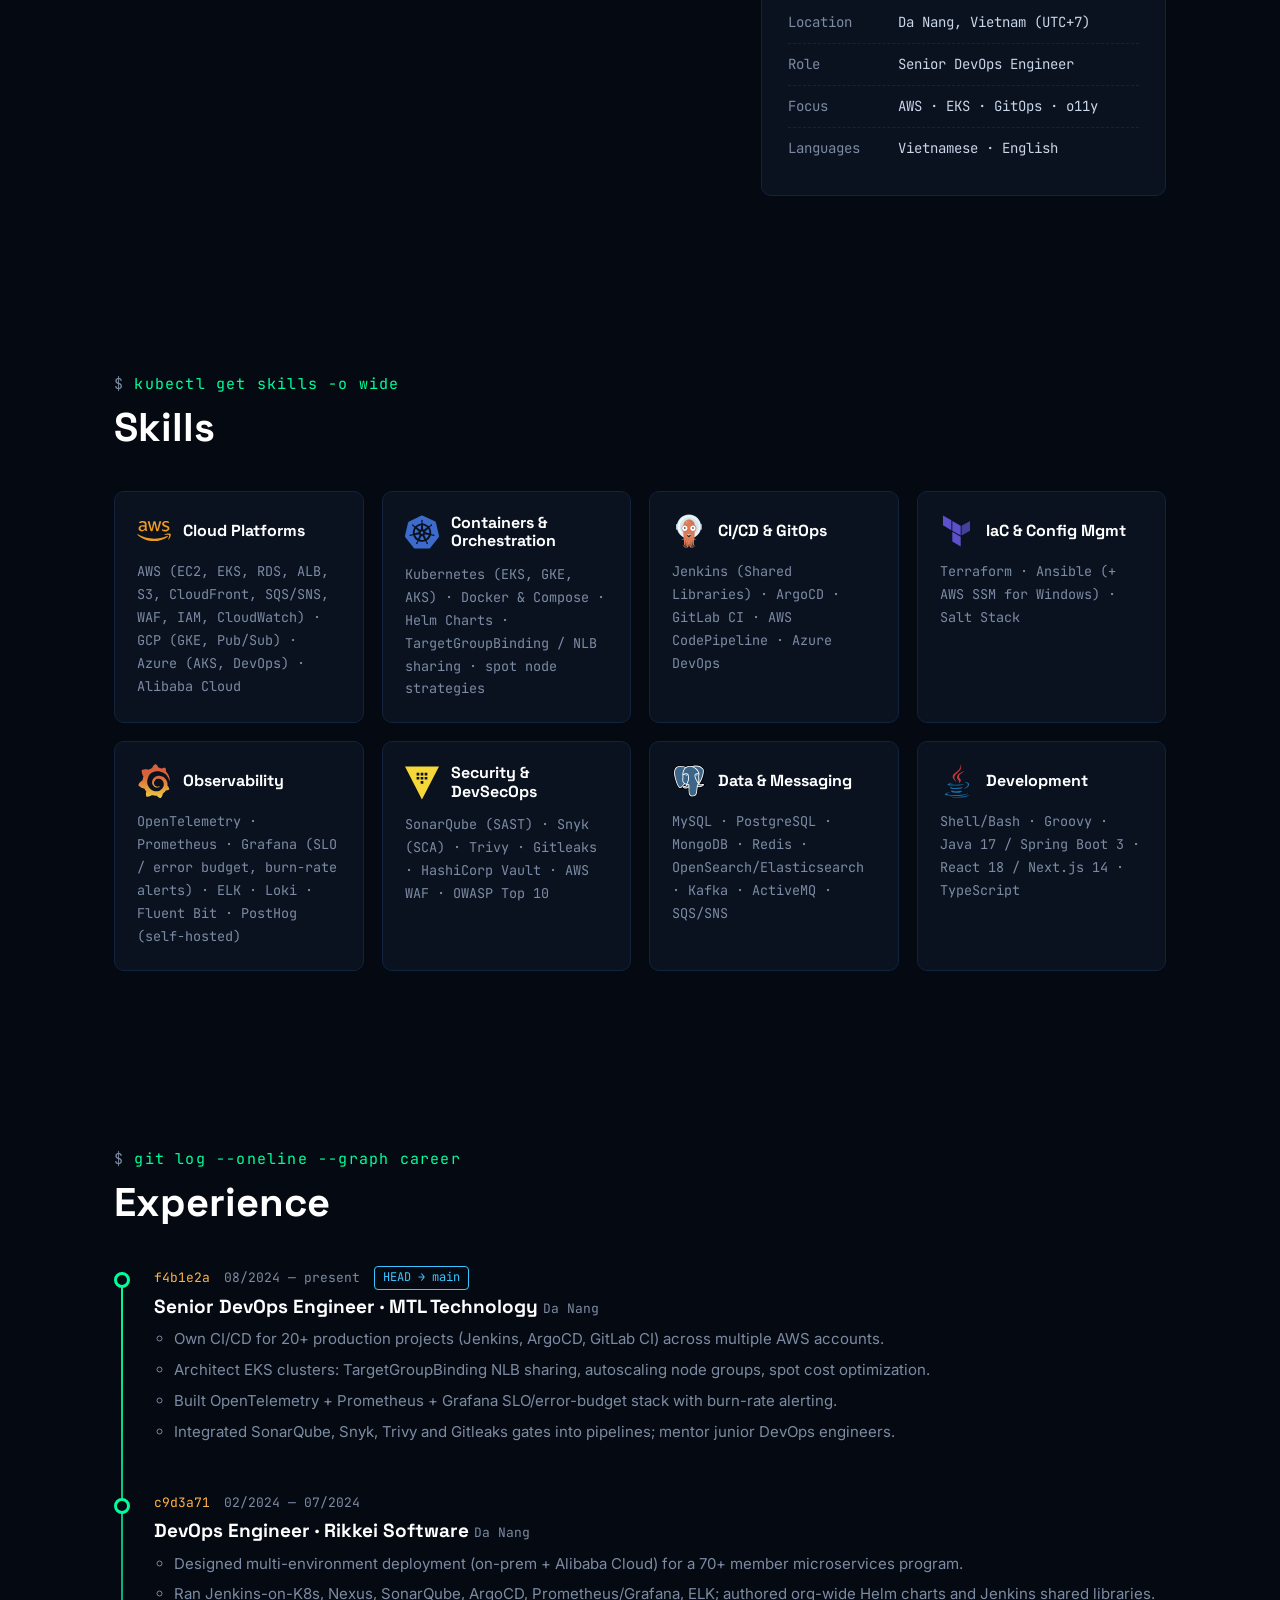
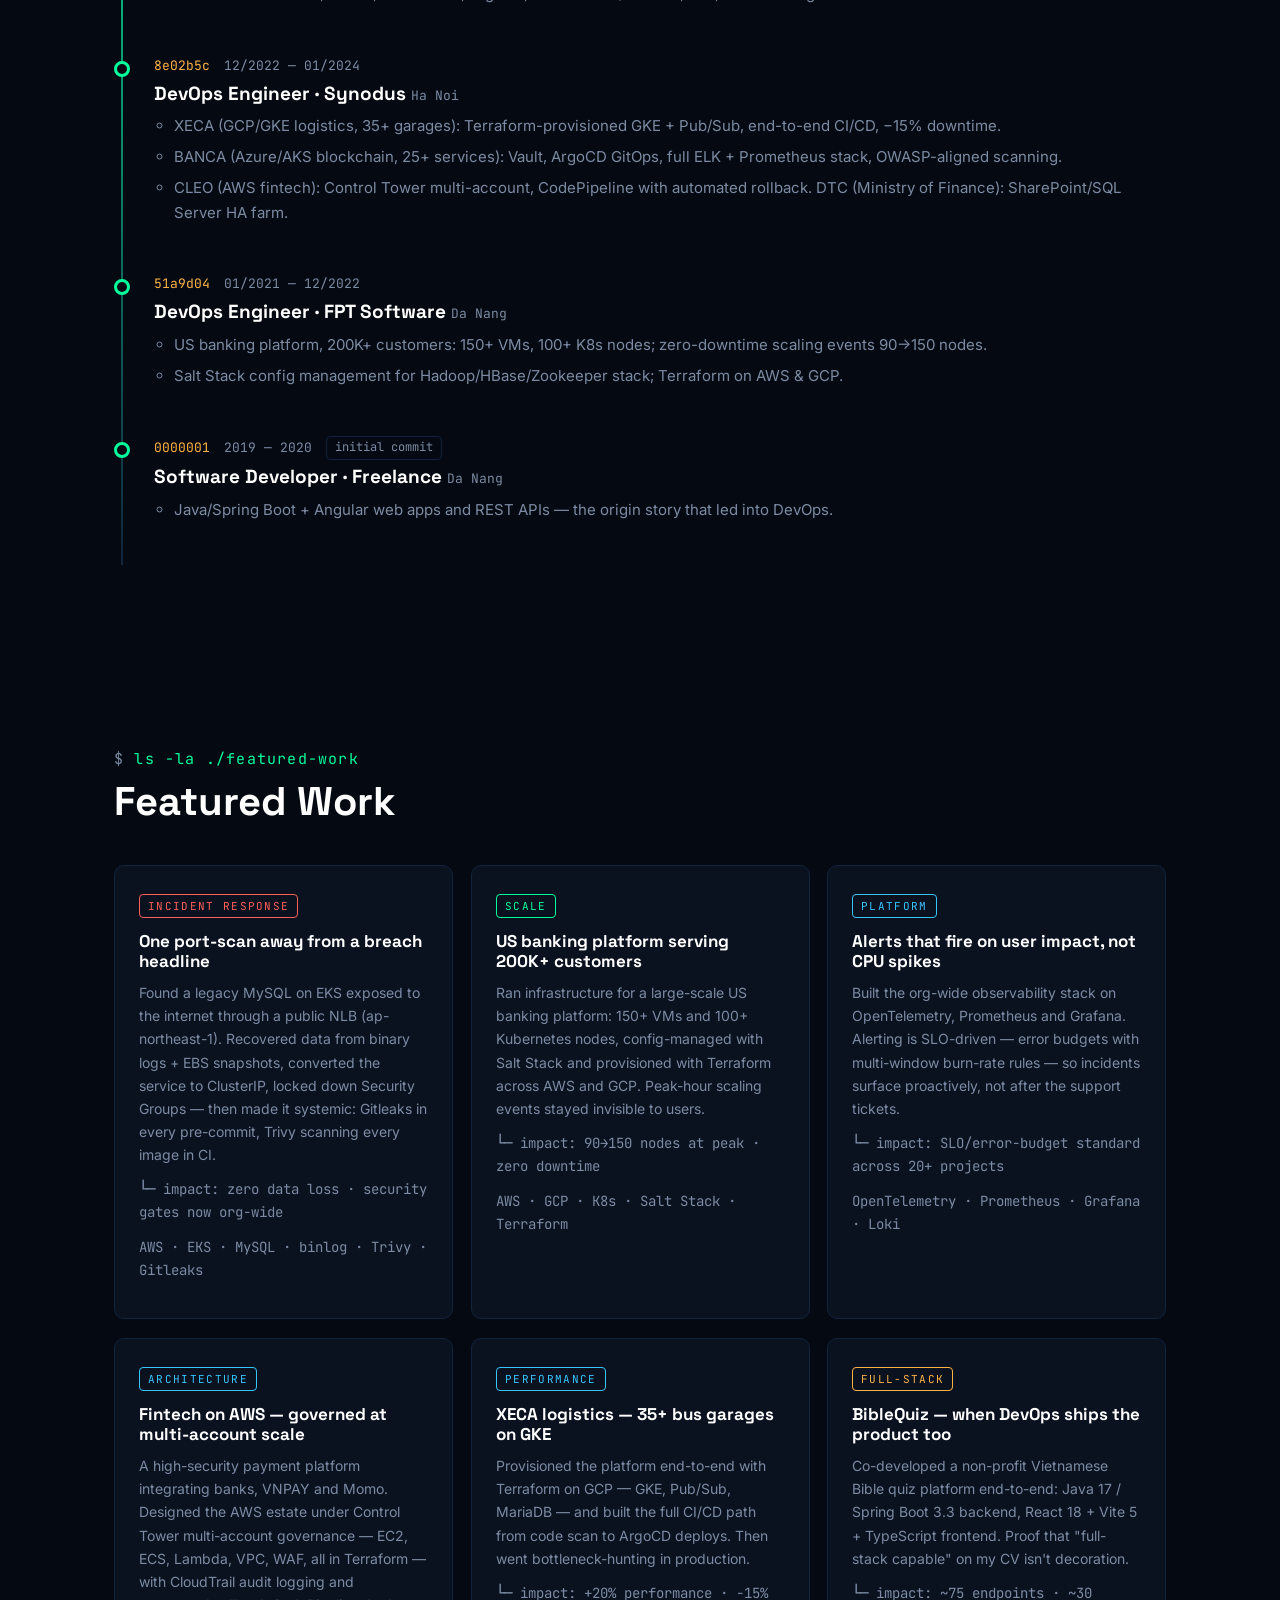
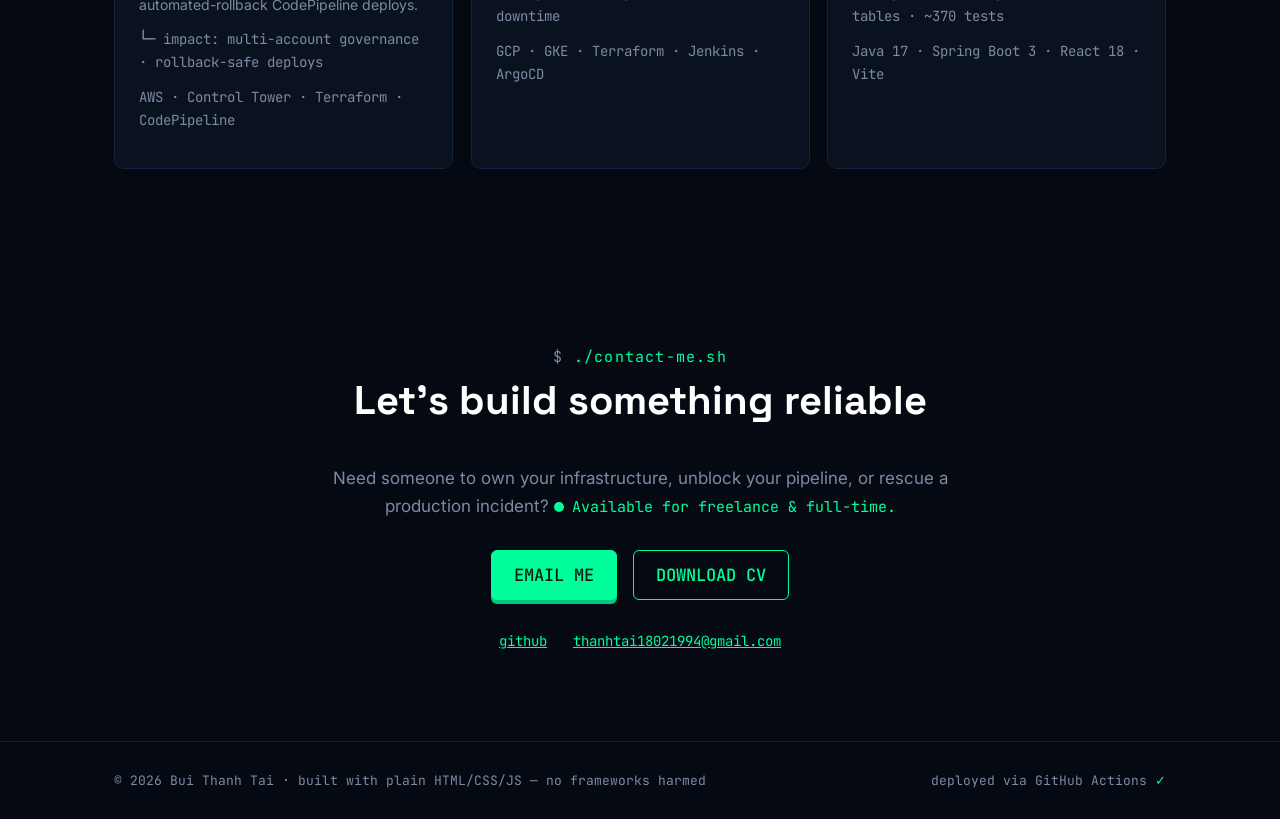
==== commit 88896717: "feat: replace monogram placeholder with portrait photo in about card Crop the source photo to a 4:5 " ====
--- a/index.html
+++ b/index.html
@@ -90,7 +90,9 @@
             <p class="about-status"><span class="pulse-dot" aria-hidden="true"></span> Available for freelance &amp; consulting</p>
           </div>
           <div class="about-card" data-reveal data-reveal-delay="150">
-            <div class="monogram" aria-hidden="true">TAI</div>
+            <figure class="portrait">
+              <img src="assets/img/avatar.jpg" alt="Bui Thanh Tai" width="720" height="900" loading="lazy" decoding="async">
+            </figure>
             <ul class="about-facts">
               <li><span>Location</span>Da Nang, Vietnam (UTC+7)</li>
               <li><span>Role</span>Senior DevOps Engineer</li>
--- a/assets/css/main.css
+++ b/assets/css/main.css
@@ -202,11 +202,12 @@
   background: var(--bg-raise); border: 1px solid var(--line); border-radius: var(--radius);
   padding: 26px;
 }
-.monogram {
-  font-family: var(--head); font-weight: 700; font-size: 54px; text-align: center;
-  color: #04220f; background: linear-gradient(120deg, var(--accent), var(--cyan));
-  border-radius: var(--radius); padding: 34px 0; margin-bottom: 22px; letter-spacing: 0.1em;
-}
+.portrait {
+  margin: 0 0 22px; border-radius: var(--radius); overflow: hidden;
+  background: linear-gradient(120deg, var(--accent), var(--cyan));
+  aspect-ratio: 4 / 5;
+}
+.portrait img { display: block; width: 100%; height: 100%; object-fit: cover; }
 .about-facts { list-style: none; padding: 0; font-family: var(--mono); font-size: 14px; }
 .about-facts li { padding: 9px 0; border-bottom: 1px dashed var(--line); }
 .about-facts li:last-child { border-bottom: 0; }
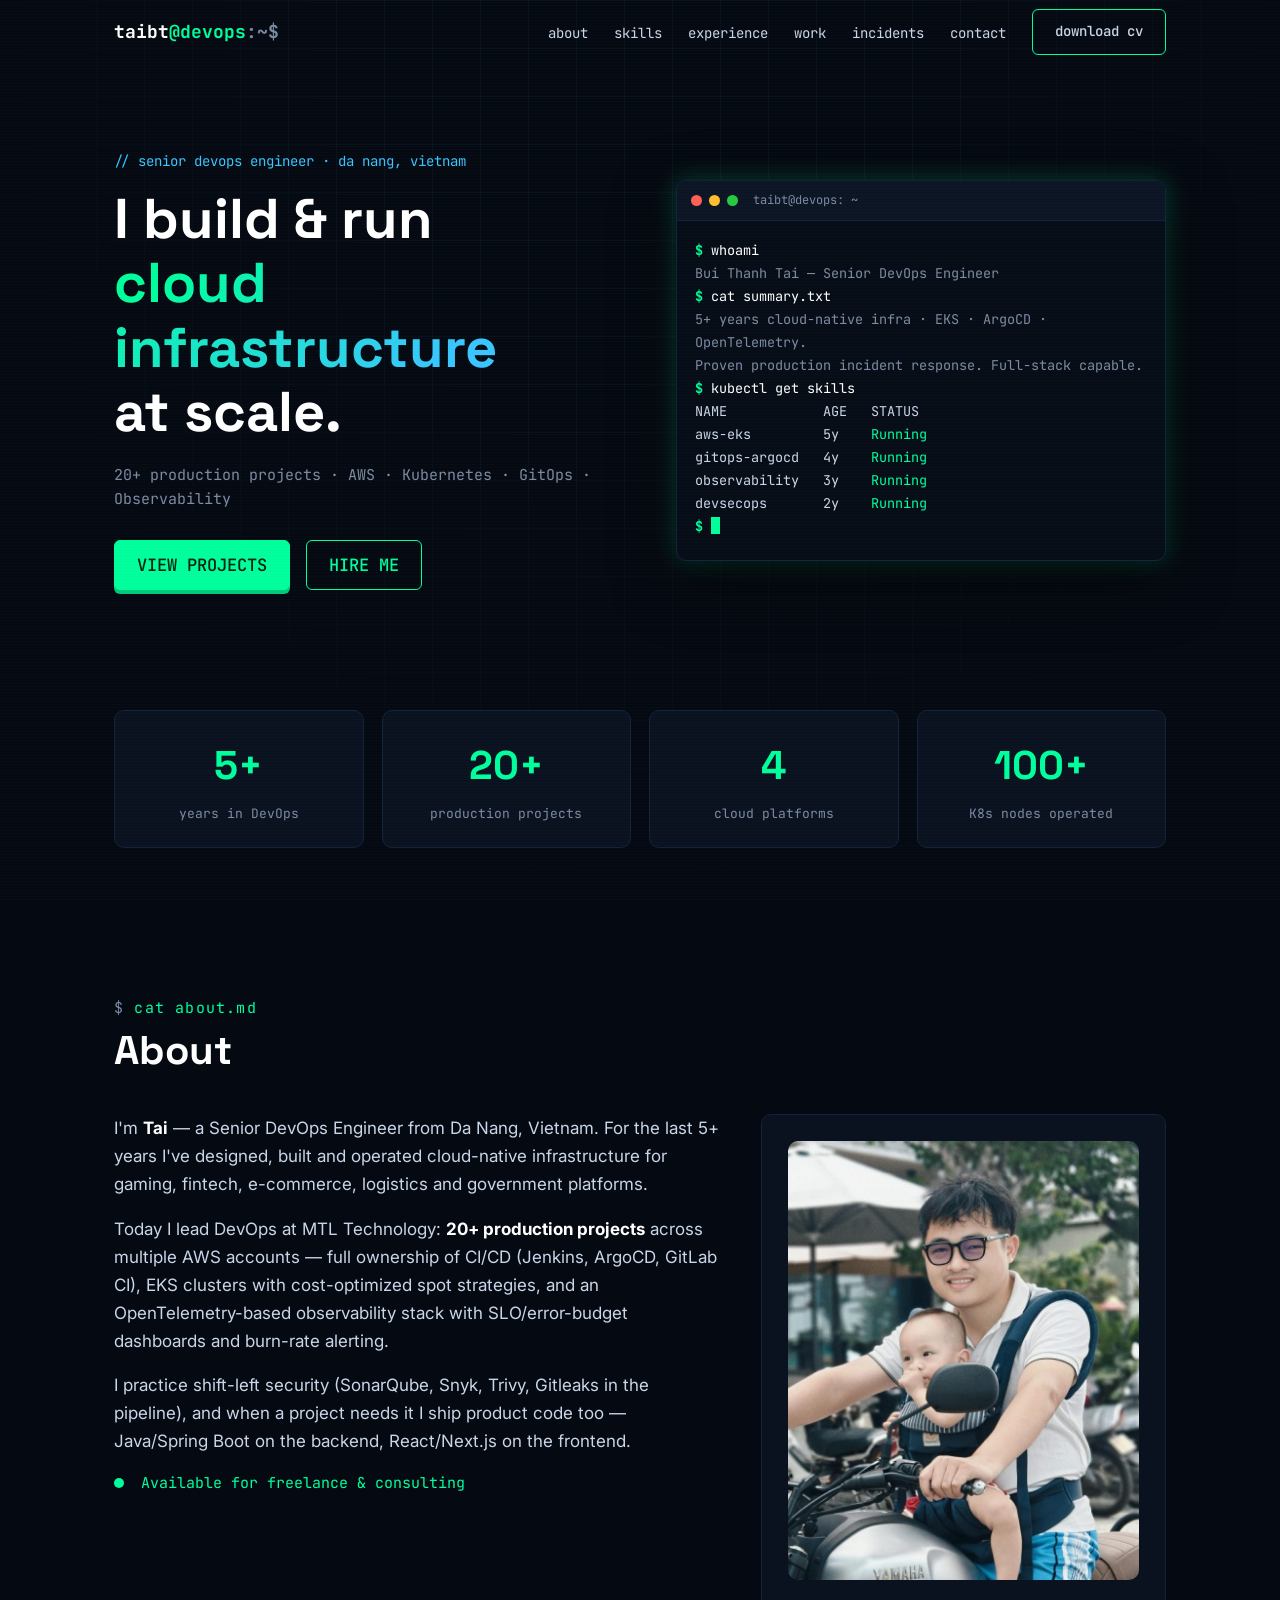
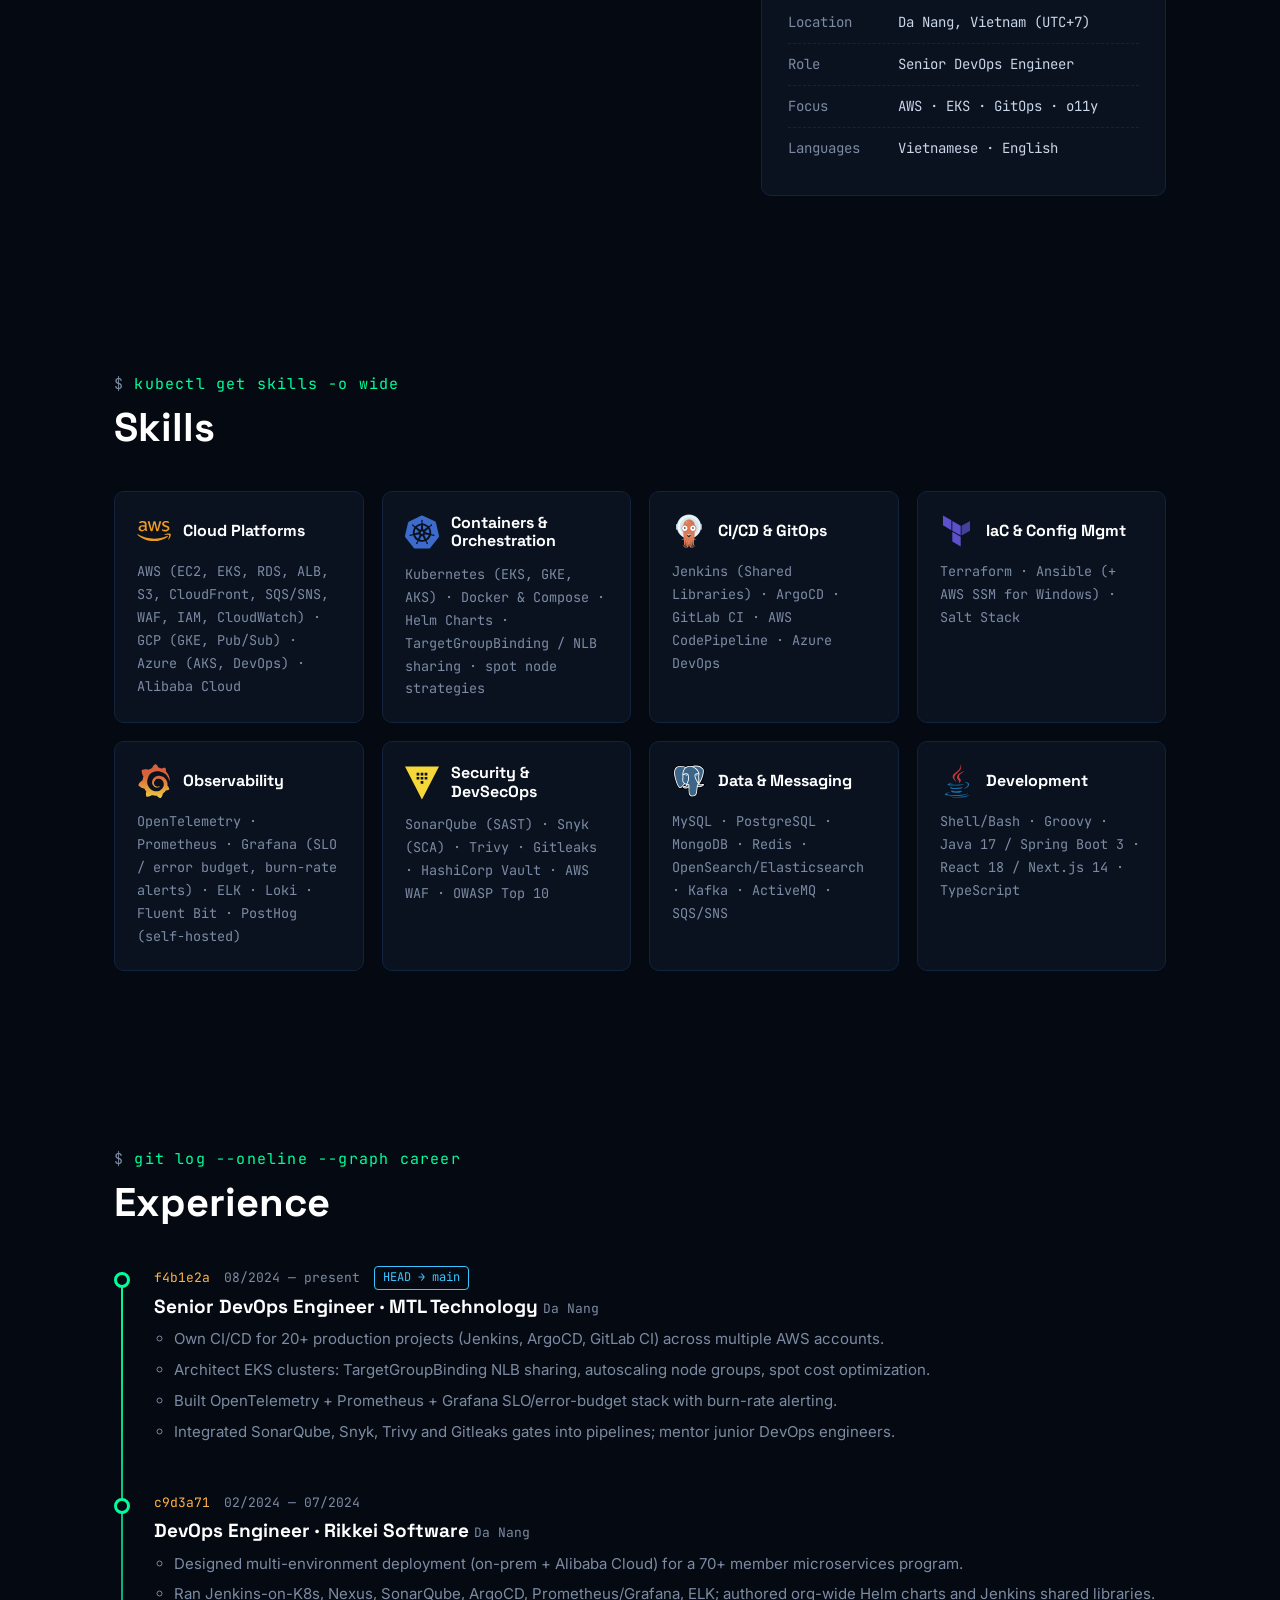
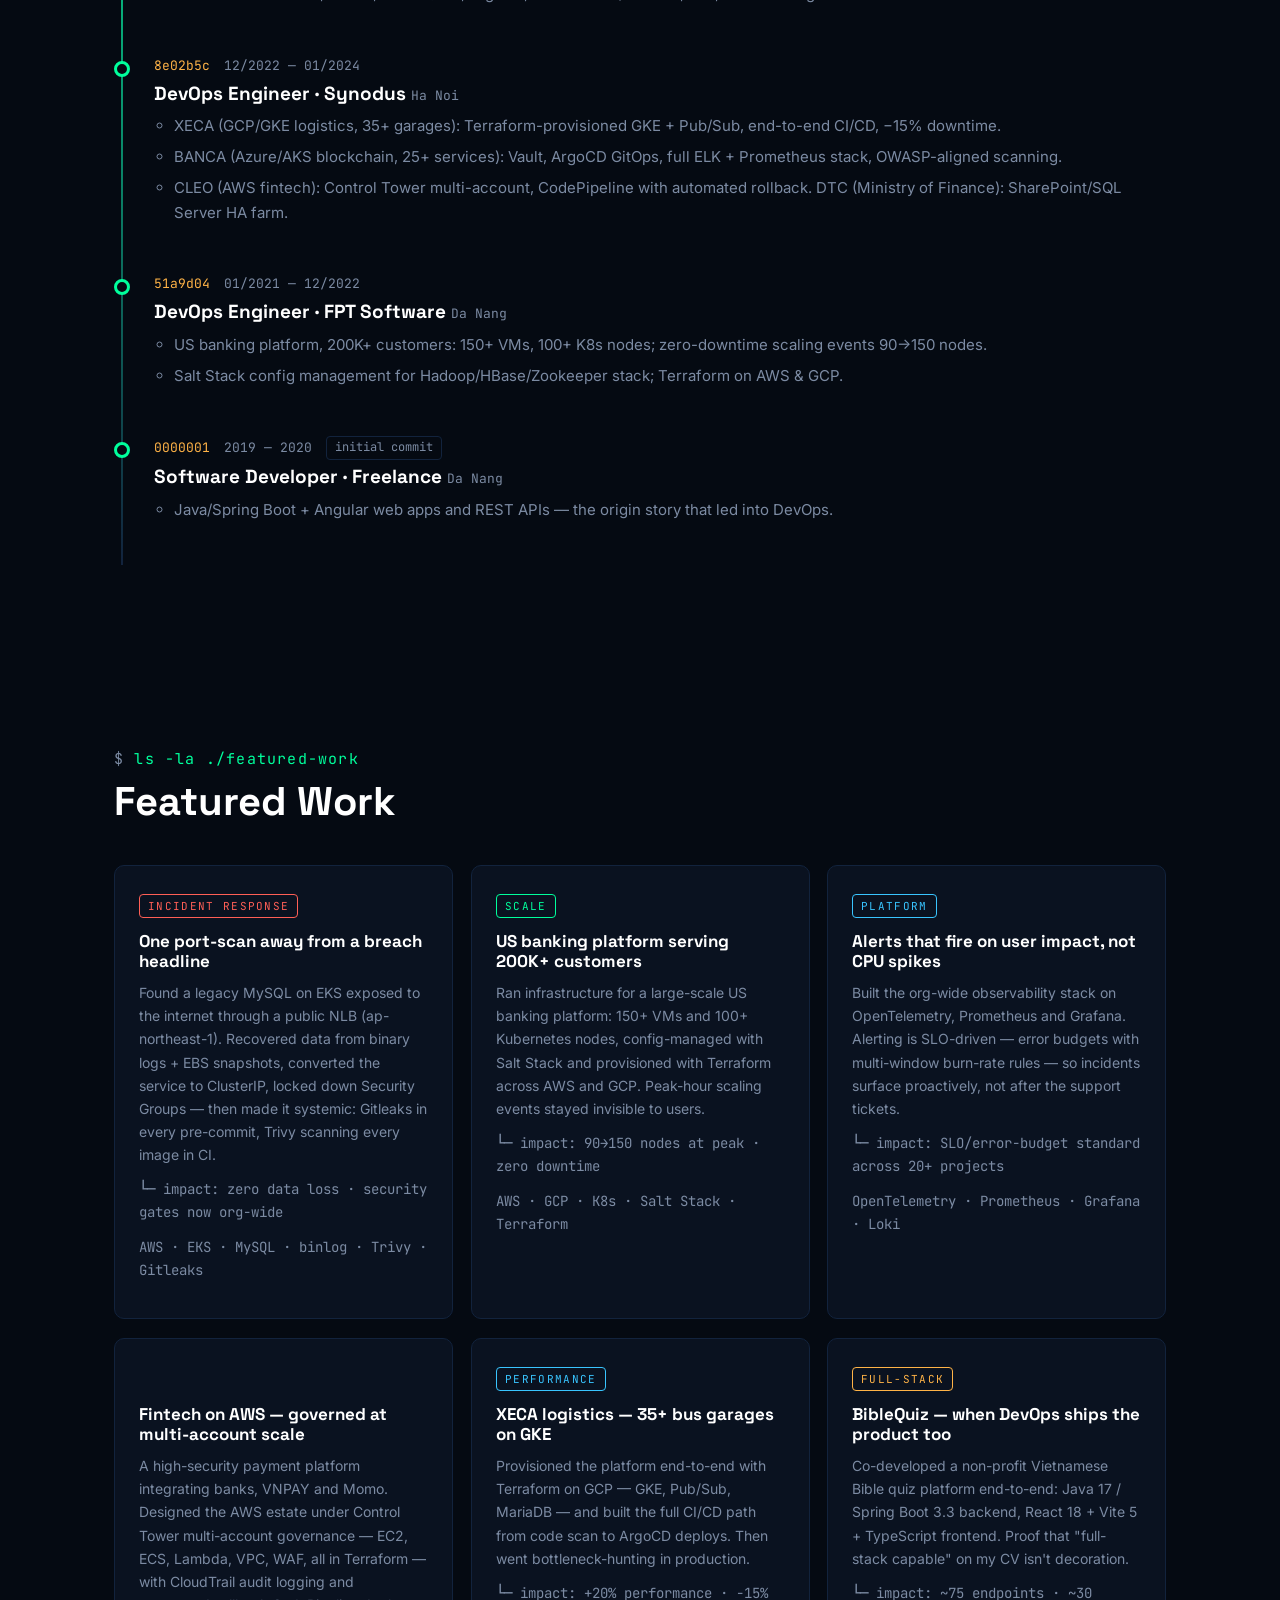
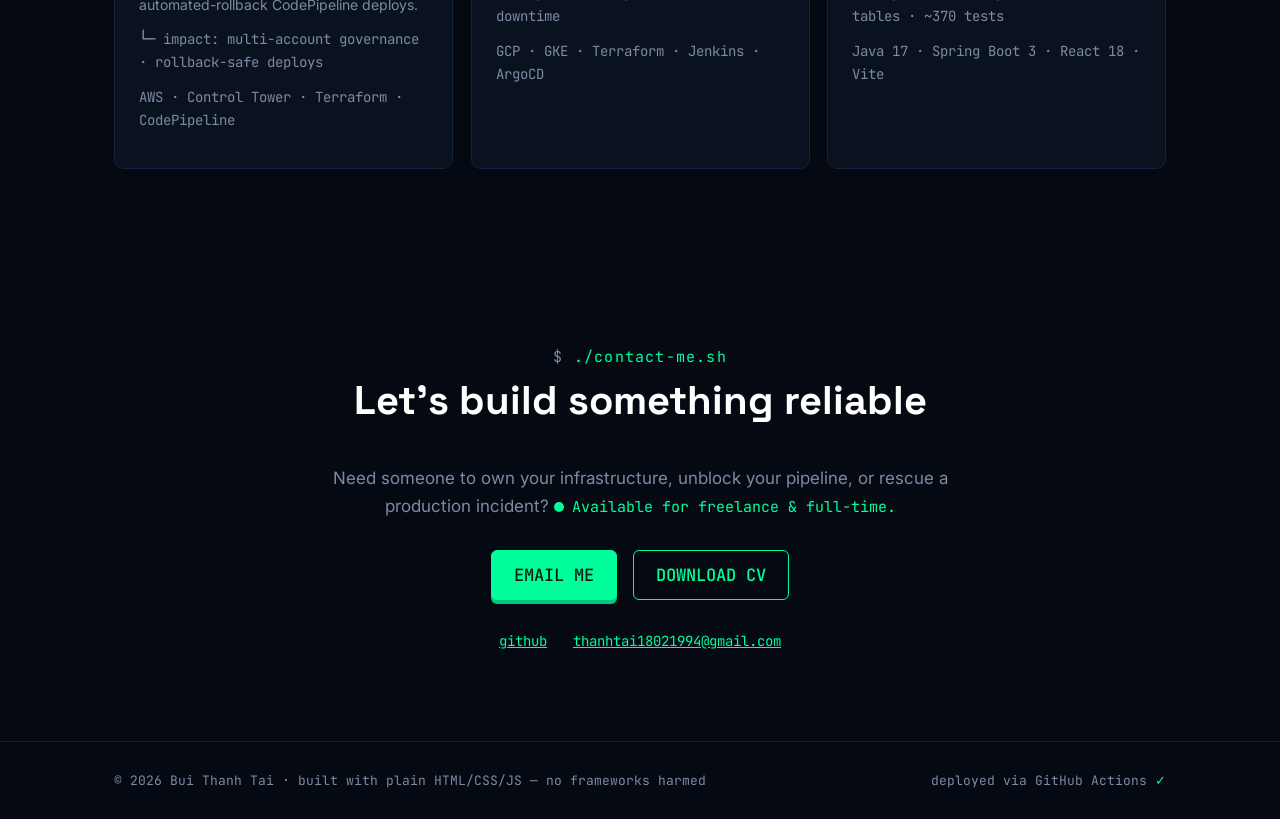
==== commit ca94ed04: "feat: add incident notebook page Add /incidents/: twelve anonymized production incident write-ups (s" ====
--- a/index.html
+++ b/index.html
@@ -31,6 +31,7 @@
         <li><a href="#skills">skills</a></li>
         <li><a href="#experience">experience</a></li>
         <li><a href="#work">work</a></li>
+        <li><a href="incidents/">incidents</a></li>
         <li><a href="#contact">contact</a></li>
         <li><a class="btn btn-ghost" href="cv/BUI_THANH_TAI_CV.pdf" download>download cv</a></li>
       </ul>
